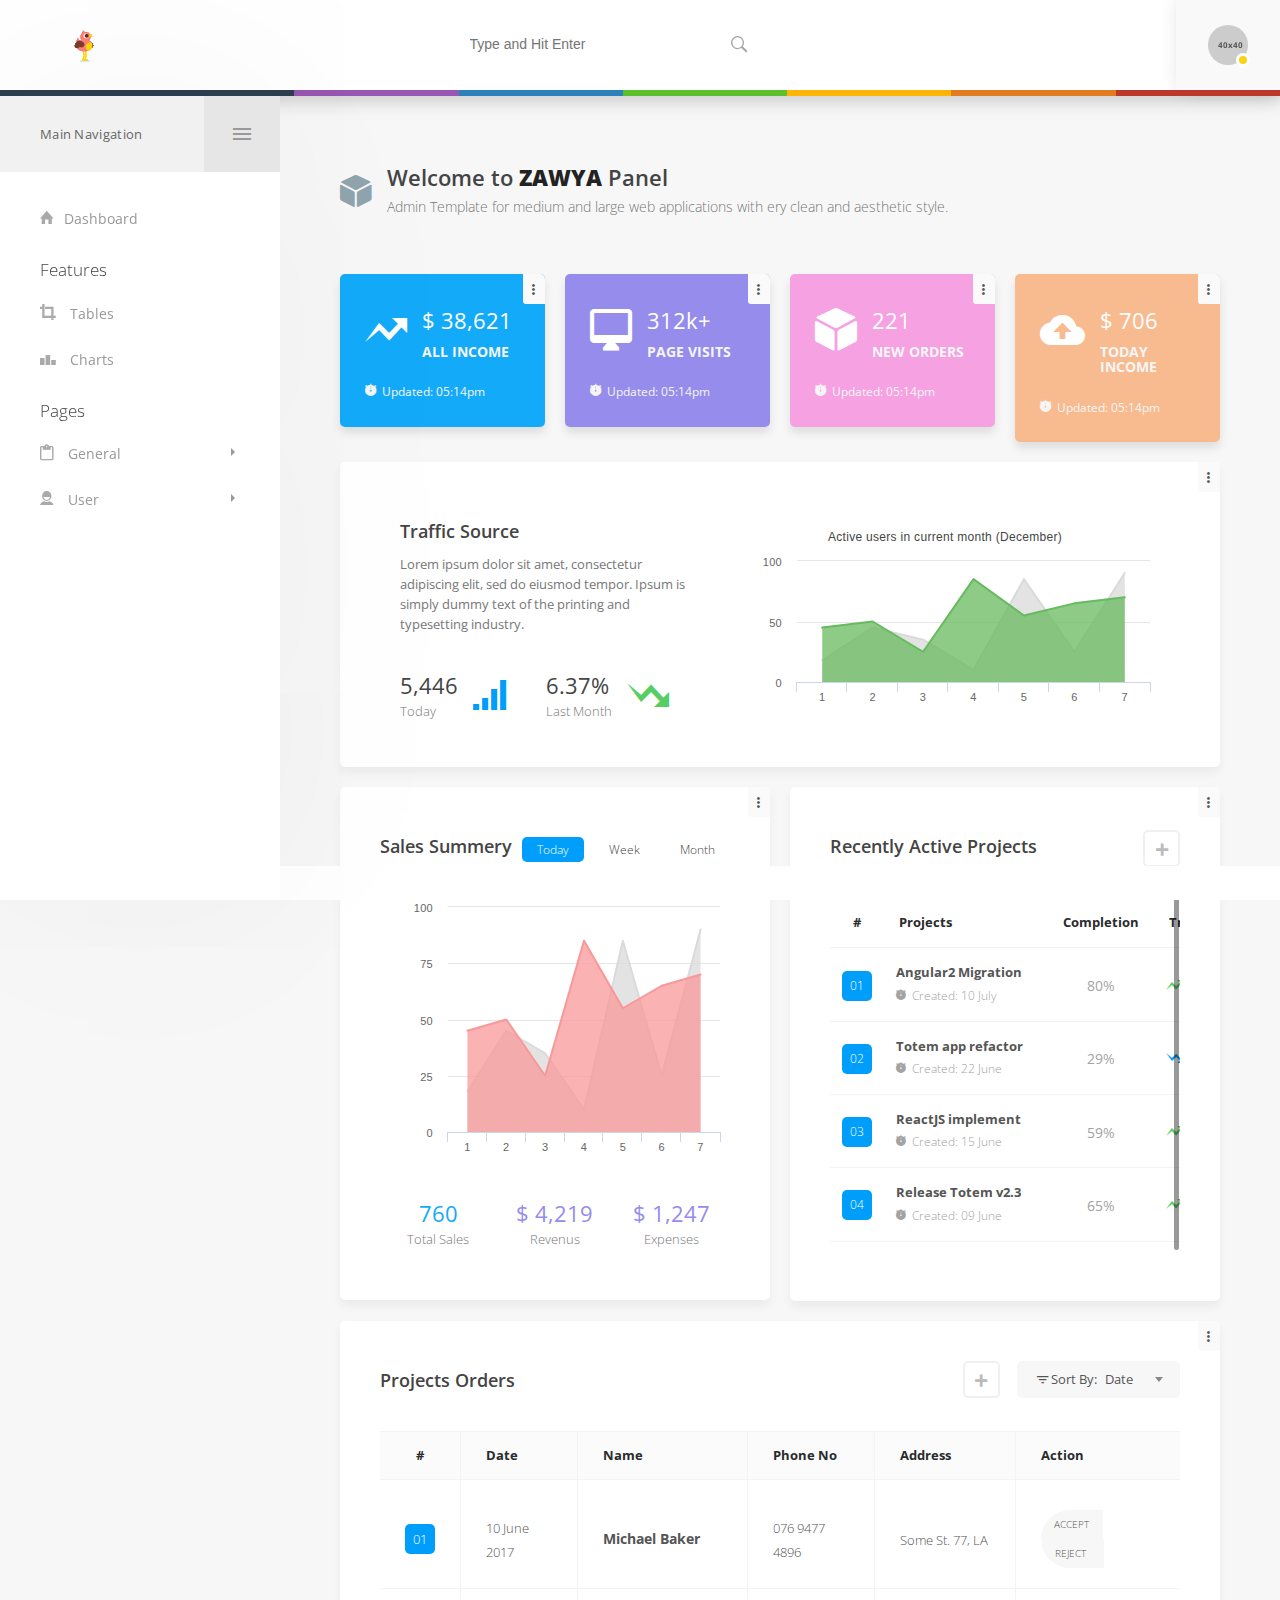
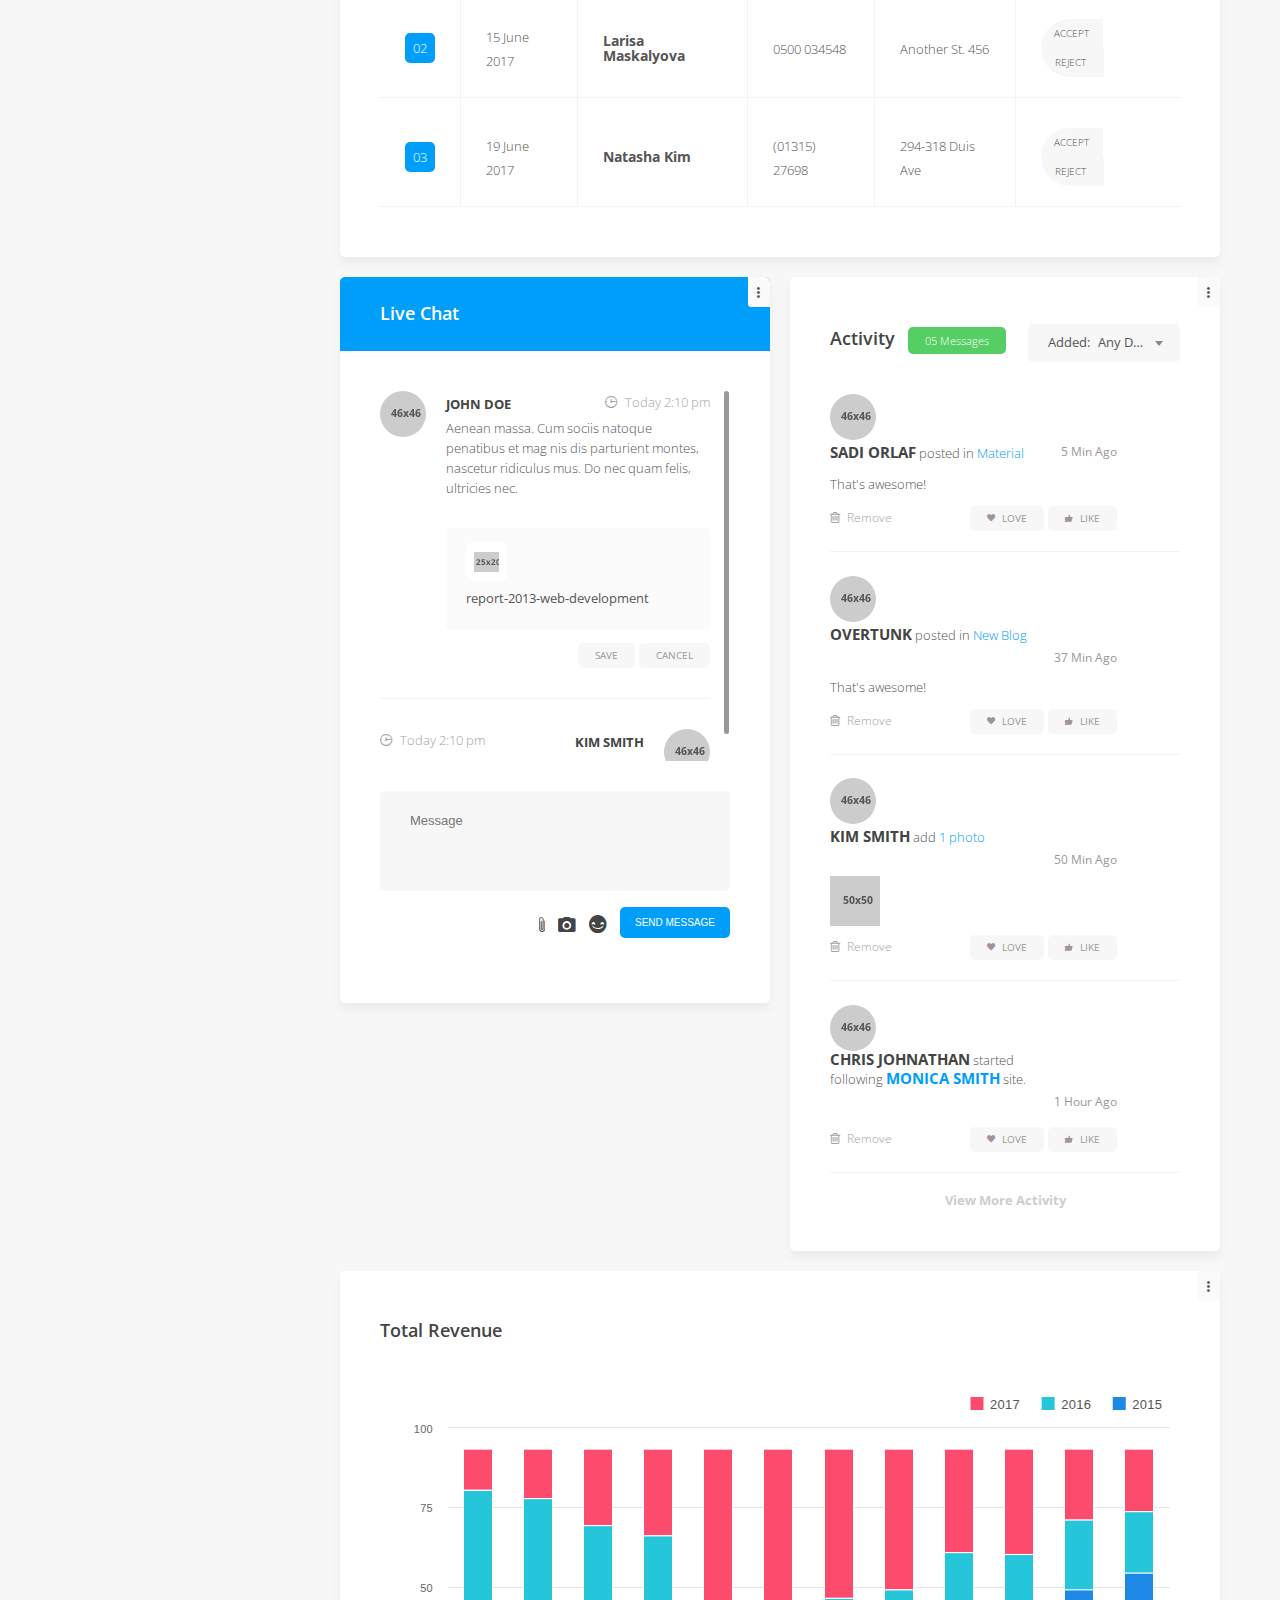
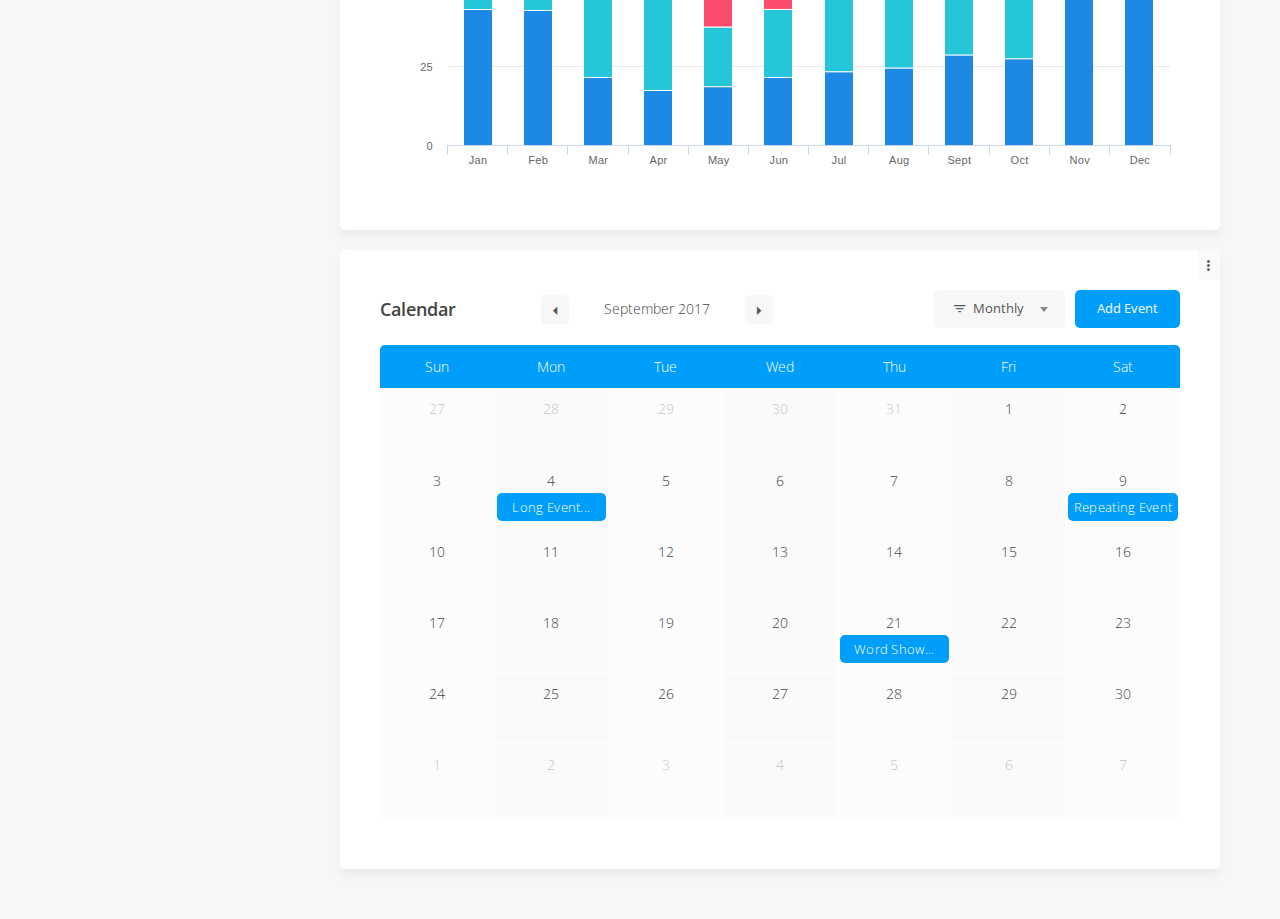
==== index.html @ 5c47d780 "1" ====
﻿<!DOCTYPE html>
<html>
<head>
    <!-- Meta-Information -->
    <title>Zawya Admin Panel</title>
    <meta charset="utf-8">
    <meta name="description" content="">
    <meta name="viewport" content="width=device-width, initial-scale=1">

    <!-- Vendor: Bootstrap 4 Stylesheets  -->
    <link rel="stylesheet" href="css/jquery-ui.min.css">
    <link rel="stylesheet" href="css/bootstrap.min.css" type="text/css">

    <!-- Our Website CSS Styles -->
    <link rel="stylesheet" href="css/icons.min.css" type="text/css">
    <link rel="stylesheet" href="css/main.css" type="text/css">
    <link rel="stylesheet" href="css/responsive.css" type="text/css">

    <!-- Color Scheme -->
    <link rel="stylesheet" href="css/color-schemes/color.css" type="text/css" title="color3">
    <link rel="alternate stylesheet" href="css/color-schemes/color1.css" title="color1">
    <link rel="alternate stylesheet" href="css/color-schemes/color2.css" title="color2">
    <link rel="alternate stylesheet" href="css/color-schemes/color4.css" title="color4">
    <link rel="alternate stylesheet" href="css/color-schemes/color5.css" title="color5">
</head>
<body class="expand-data panel-data">
<div class="topbar">
  <div class="logo">
    <h1><a href="#" title=""><img src="images/logo1.gif" alt="" /></a></h1>
  </div>
  <div class="topbar-data">
    <form class="topbar-search">
        <input type="text" placeholder="Type and Hit Enter" />
        <button type="submit"><i class="ion-ios-search-strong"></i></button>
    </form>
    <div class="usr-act">
      <span><img src="images/resource/topbar-usr1.jpg" alt="" /><i class="sts away"></i></span>
      <div class="usr-inf">
        <div class="usr-thmb brd-rd50">
          <img class="brd-rd50" src="images/resource/usr.jpg" alt="" />
          <i class="sts away"></i>
          <a class="green-bg brd-rd5" href="#" title=""><i class="fa fa-envelope"></i></a>
        </div>
        <h5><a href="#" title="">John Smith</a></h5>
        <span>Co Worker</span>
        <i>076 9477 4896</i>
        <div class="act-pst-lk-stm">
          <a class="brd-rd5 green-bg-hover" href="#" title=""><i class="ion-heart"></i> Love</a>
          <a class="brd-rd5 blue-bg-hover" href="#" title=""><i class="ion-forward"></i> Reply</a>
        </div>
        <div class="usr-ft">
          <a class="btn-danger" href="#" title=""><i class="fa fa-sign-out"></i> Logout</a>
        </div>
      </div>
    </div>
  </div>
  <div class="topbar-bottom-colors">
    <i style="background-color: #2c3e50;"></i>
    <i style="background-color: #9857b2;"></i>
    <i style="background-color: #2c81ba;"></i>
    <i style="background-color: #5dc12e;"></i>
    <i style="background-color: #feb506;"></i>
    <i style="background-color: #e17c21;"></i>
    <i style="background-color: #bc382a;"></i>
  </div>
</div><!-- Topbar -->

<header class="side-header light-skin expand-header">
  <div class="nav-head">Main Navigation <span class="menu-trigger"><i class="ion-android-menu"></i></span></div>
  <nav class="custom-scrollbar">
    <ul class="drp-sec">
      <li><a href="index.html" title=""><i class="ion-home"></i>Dashboard</a></li>
    </ul>
    <h4>Features</h4>
    <ul class="drp-sec">

      <li><a href="tables.html" title=""><i class="ion-crop"></i> Tables</a></li>
      <li><a href="charts.html" title=""><i class="ion-podium"></i> Charts</a></li>
    </ul>
    <h4>Pages</h4>
    <ul class="drp-sec">
      <li class="has-drp"><a href="#" title=""><i class="ion-android-clipboard"></i> <span>General</span></a>
        <ul class="sb-drp">
          <li><a href="login.html" title="">Login</a></li>
          <li><a href="register.html" title="">Register</a></li>
        </ul>
      </li>
      <li class="has-drp"><a href="#" title=""><i class="ion-android-contact"></i> <span>User</span></a>
        <ul class="sb-drp">
          <li><a href="profile.html" title="">Profile Page</a></li>
          <li><a href="profile-edit.html" title="">Profile Edit</a></li>
        </ul>
      </li>

    </ul>
  </nav>
</header><!-- Side Header -->


<div class="pg-tp">
    <i class="ion-cube"></i>
    <div class="pr-tp-inr">
        <h4>Welcome to <strong>ZAWYA</strong><span></span> Panel</h4>
        <span>Admin Template for medium and large web applications with ery clean and aesthetic style.</span>
    </div>
</div><!-- Page Top -->

<div class="panel-content">
    <div class="filter-items">
        <div class="row grid-wrap mrg20">
            <div class="col-md-4 grid-item col-sm-6 col-lg-3">
                <div class="stat-box widget bg-clr1">
                    <div class="wdgt-opt">
                        <span class="wdgt-opt-btn"><i class="ion-android-more-vertical"></i></span>
                        <div class="wdgt-opt-lst brd-rd5">
                            <a class="delt-wdgt" href="#" title="">Delete</a>
                            <a class="expnd-wdgt" href="#" title="">Expand</a>
                            <a class="refrsh-wdgt" href="#" title="">Refresh</a>
                        </div>
                    </div>
                    <div class="wdgt-ldr">
                        <div class="ball-scale-multiple">
                            <div></div>
                            <div></div>
                            <div></div>
                        </div>
                    </div>
                    <i class="ion-arrow-graph-up-right"></i>
                    <div class="stat-box-innr">
                        <span>$ <i class="counter">1,206,90</i></span>
                        <h5>All Income</h5>
                    </div>
                    <span><i class="ion-ios-stopwatch"></i> Updated: 05:14pm</span>
                </div>
            </div>
            <div class="col-md-4 grid-item col-sm-6 col-lg-3">
                <div class="stat-box widget bg-clr2">
                    <div class="wdgt-opt">
                        <span class="wdgt-opt-btn"><i class="ion-android-more-vertical"></i></span>
                        <div class="wdgt-opt-lst brd-rd5">
                            <a class="delt-wdgt" href="#" title="">Delete</a>
                            <a class="expnd-wdgt" href="#" title="">Expand</a>
                            <a class="refrsh-wdgt" href="#" title="">Refresh</a>
                        </div>
                    </div>
                    <div class="wdgt-ldr">
                        <div class="ball-scale-multiple">
                            <div></div>
                            <div></div>
                            <div></div>
                        </div>
                    </div>
                    <i class="ion-android-desktop"></i>
                    <div class="stat-box-innr">
                        <span><i class="counter">975</i>k+</span>
                        <h5>Page Visits</h5>
                    </div>
                    <span><i class="ion-ios-stopwatch"></i> Updated: 05:14pm</span>
                </div>
            </div>
            <div class="col-md-4 grid-item col-sm-6 col-lg-3">
                <div class="stat-box widget bg-clr3">
                    <div class="wdgt-opt">
                        <span class="wdgt-opt-btn"><i class="ion-android-more-vertical"></i></span>
                        <div class="wdgt-opt-lst brd-rd5">
                            <a class="delt-wdgt" href="#" title="">Delete</a>
                            <a class="expnd-wdgt" href="#" title="">Expand</a>
                            <a class="refrsh-wdgt" href="#" title="">Refresh</a>
                        </div>
                    </div>
                    <div class="wdgt-ldr">
                        <div class="ball-scale-multiple">
                            <div></div>
                            <div></div>
                            <div></div>
                        </div>
                    </div>
                    <i class="ion-cube"></i>
                    <div class="stat-box-innr">
                        <span><i class="counter">690</i></span>
                        <h5>New Orders</h5>
                    </div>
                    <span><i class="ion-ios-stopwatch"></i> Updated: 05:14pm</span>
                </div>
            </div>
            <div class="col-md-4 grid-item col-sm-6 col-lg-3">
                <div class="stat-box widget bg-clr4">
                    <div class="wdgt-opt">
                        <span class="wdgt-opt-btn"><i class="ion-android-more-vertical"></i></span>
                        <div class="wdgt-opt-lst brd-rd5">
                            <a class="delt-wdgt" href="#" title="">Delete</a>
                            <a class="expnd-wdgt" href="#" title="">Expand</a>
                            <a class="refrsh-wdgt" href="#" title="">Refresh</a>
                        </div>
                    </div>
                    <div class="wdgt-ldr">
                        <div class="ball-scale-multiple">
                            <div></div>
                            <div></div>
                            <div></div>
                        </div>
                    </div>
                    <i class="ion-android-upload"></i>
                    <div class="stat-box-innr">
                        <span>$ <i class="counter">2,206</i></span>
                        <h5>Today Income</h5>
                    </div>
                    <span><i class="ion-ios-stopwatch"></i> Updated: 05:14pm</span>
                </div>
            </div>
            <div class="col-md-12 grid-item col-sm-12 col-lg-12">
                <div class="traffic-src widget">
                    <div class="wdgt-opt">
                        <span class="wdgt-opt-btn"><i class="ion-android-more-vertical"></i></span>
                        <div class="wdgt-opt-lst brd-rd5">
                            <a class="delt-wdgt" href="#" title="">Delete</a>
                            <a class="expnd-wdgt" href="#" title="">Expand</a>
                            <a class="refrsh-wdgt" href="#" title="">Refresh</a>
                        </div>
                    </div>
                    <div class="wdgt-ldr">
                        <div class="ball-scale-multiple">
                            <div></div>
                            <div></div>
                            <div></div>
                        </div>
                    </div>
                    <div class="row">
                        <div class="col-md-5 col-sm-12 col-lg-5">
                            <div class="trfc-cnt">
                                <h4 class="widget-title">Traffic Source</h4>
                                <p>Lorem ipsum dolor sit amet, consectetur adipiscing elit, sed do eiusmod tempor. Ipsum is simply dummy text of the printing and typesetting industry.</p>
                            </div>
                            <div class="rat-itms">
                                <div class="rat-itm">
                                    <div class="rat-itm-inf">
                                        <span><i class="counter">170,20</i></span>
                                        <i>Today</i>
                                    </div>
                                    <i class="ion-connection-bars blue-clr"></i>
                                </div>
                                <div class="rat-itm">
                                    <div class="rat-itm-inf">
                                        <span><i class="counter">19.91</i>%</span>
                                        <i>Last Month</i>
                                    </div>
                                    <i class="ion-arrow-graph-down-right green-clr"></i>
                                </div>
                            </div>
                        </div>
                        <div class="col-md-7 col-sm-12 col-lg-7">
                            <div class="traffic-chart-wrp">
                                <div id="chrt1" style="height: 195px;"></div>
                            </div>
                        </div>
                    </div>
                </div>
            </div>
            <div class="col-md-6 grid-item col-sm-12 col-lg-6">
                <div class="widget sales-summ pad50-40">
                    <div class="wdgt-opt">
                        <span class="wdgt-opt-btn"><i class="ion-android-more-vertical"></i></span>
                        <div class="wdgt-opt-lst brd-rd5">
                            <a class="delt-wdgt" href="#" title="">Delete</a>
                            <a class="expnd-wdgt" href="#" title="">Expand</a>
                            <a class="refrsh-wdgt" href="#" title="">Refresh</a>
                        </div>
                    </div>
                    <div class="wdgt-ldr">
                        <div class="ball-scale-multiple">
                            <div></div>
                            <div></div>
                            <div></div>
                        </div>
                    </div>
                    <h4 class="widget-title">Sales Summery</h4>
                    <div class="sales-charts">
                        <ul class="nav nav-tabs">
                            <li class="nav-item"><a class="nav-link active" data-toggle="tab" href="#today">Today</a></li>
                            <li class="nav-item"><a class="nav-link" data-toggle="tab" href="#week">Week</a></li>
                            <li class="nav-item"><a class="nav-link" data-toggle="tab" href="#month">Month</a></li>
                        </ul>
                        <div class="tab-content">
                            <div class="tab-pane fade show active" id="today">
                                <div id="chrt2" style="height: 270px;"></div>
                            </div>
                            <div class="tab-pane fade" id="week">
                                <div id="chrt3" style="height: 270px;"></div>
                            </div>
                            <div class="tab-pane fade" id="month">
                                <div id="chrt4" style="height: 270px;"></div>
                            </div>
                        </div>
                    </div>
                    <div class="sales-stat">
                        <div class="sales-stat-itm">
                            <span style="color: #13aaf9;"><i class="counter">760</i></span>
                            <i>Total Sales</i>
                        </div>
                        <div class="sales-stat-itm">
                            <span style="color: #968cec;">$ <i class="counter">4,219</i></span>
                            <i>Revenus</i>
                        </div>
                        <div class="sales-stat-itm">
                            <span style="color: #968cec;">$ <i class="counter">1,247</i></span>
                            <i>Expenses</i>
                        </div>
                    </div>
                </div>
            </div>
            <div class="col-md-6 grid-item col-sm-12 col-lg-6">
                <div class="widget recently-activ-proj pad50-40">
                    <div class="wdgt-opt">
                        <span class="wdgt-opt-btn"><i class="ion-android-more-vertical"></i></span>
                        <div class="wdgt-opt-lst brd-rd5">
                            <a class="delt-wdgt" href="#" title="">Delete</a>
                            <a class="expnd-wdgt" href="#" title="">Expand</a>
                            <a class="refrsh-wdgt" href="#" title="">Refresh</a>
                        </div>
                    </div>
                    <div class="wdgt-ldr">
                        <div class="ball-scale-multiple">
                            <div></div>
                            <div></div>
                            <div></div>
                        </div>
                    </div>
                    <h4 class="widget-title">Recently Active Projects <a class="add-proj brd-rd5" href="#" data-toggle="tooltip" title="Add Project">+</a></h4>
                    <div class="table-wrap">
                        <table class="table style1">
                            <thead><tr><th>#</th><th>Projects</th><th>Completion</th><th>Trend</th></tr></thead>
                            <tbody>
                                <tr>
                                    <td><span class="blue-bg indx">01</span></td>
                                    <td><div class="prj-tl"><h4>Angular2 Migration</h4><span><i class="ion-ios-stopwatch"></i> Created: 10 July</span></div></td>
                                    <td><span class="prcnt">80%</span></td>
                                    <td><i class="green-clr ion-arrow-graph-up-right"></i></td>
                                </tr>
                                <tr>
                                    <td><span class="blue-bg indx">02</span></td>
                                    <td><div class="prj-tl"><h4>Totem app refactor</h4><span><i class="ion-ios-stopwatch"></i> Created: 22 June</span></div></td>
                                    <td><span class="prcnt">29%</span></td>
                                    <td><i class="blue-clr ion-arrow-graph-down-right"></i></td>
                                </tr>
                                <tr>
                                    <td><span class="blue-bg indx">03</span></td>
                                    <td><div class="prj-tl"><h4>ReactJS implement</h4><span><i class="ion-ios-stopwatch"></i> Created: 15 June</span></div></td>
                                    <td><span class="prcnt">59%</span></td>
                                    <td><i class="green-clr ion-arrow-graph-up-right"></i></td>
                                </tr>
                                <tr>
                                    <td><span class="blue-bg indx">04</span></td>
                                    <td><div class="prj-tl"><h4>Release Totem v2.3</h4><span><i class="ion-ios-stopwatch"></i> Created: 09 June</span></div></td>
                                    <td><span class="prcnt">65%</span></td>
                                    <td><i class="green-clr ion-arrow-graph-up-right"></i></td>
                                </tr>
                            </tbody>
                        </table>
                    </div>
                </div>
            </div>
            <div class="col-md-12 grid-item col-sm-12 col-lg-12">
                <div class="widget proj-order pad50-40">
                    <div class="wdgt-opt">
                        <span class="wdgt-opt-btn"><i class="ion-android-more-vertical"></i></span>
                        <div class="wdgt-opt-lst brd-rd5">
                            <a class="delt-wdgt" href="#" title="">Delete</a>
                            <a class="expnd-wdgt" href="#" title="">Expand</a>
                            <a class="refrsh-wdgt" href="#" title="">Refresh</a>
                        </div>
                    </div>
                    <div class="wdgt-ldr">
                        <div class="ball-scale-multiple">
                            <div></div>
                            <div></div>
                            <div></div>
                        </div>
                    </div>
                    <h4 class="widget-title">Projects Orders</h4>
                    <a class="add-proj brd-rd5" href="#" data-toggle="tooltip" title="Add Project">+</a>
                    <div class="slct-bx">
                        <i class="ion-android-funnel"> Sort By:</i>
                        <span>
                            <select>
                                <option>Date</option>
                                <option>Name</option>
                                <option>Category</option>
                                <option>Duration</option>
                            </select>
                        </span>
                    </div>
                    <div class="table-wrap">
                        <table class="table table-bordered style2">
                            <thead><tr><th>#</th><th>Date</th><th>Name</th><th>Phone No</th><th>Address</th><th>Action</th></tr></thead>
                            <tbody>
                                <tr>
                                    <td><span class="blue-bg indx">01</span></td>
                                    <td><span class="date">10 June 2017</span></td>
                                    <td><h4 class="name">Michael Baker</h4></td>
                                    <td><span class="ph#">076 9477 4896</span></td>
                                    <td><span class="addr">Some St. 77, LA</span></td>
                                    <td><div class="table-btns"><a href="#" title="" class="green-bg-hover">Accept</a><a href="#" title="" class="blue-bg-hover">Reject</a></div></td>
                                </tr>
                                <tr>
                                    <td><span class="blue-bg indx">02</span></td>
                                    <td><span class="date">15 June 2017</span></td>
                                    <td><h4 class="name">Larisa Maskalyova</h4></td>
                                    <td><span class="ph#">0500 034548</span></td>
                                    <td><span class="addr">Another St. 456</span></td>
                                    <td><div class="table-btns"><a href="#" title="" class="green-bg-hover">Accept</a><a href="#" title="" class="blue-bg-hover">Reject</a></div></td>
                                </tr>
                                <tr>
                                    <td><span class="blue-bg indx">03</span></td>
                                    <td><span class="date">19 June 2017</span></td>
                                    <td><h4 class="name">Natasha Kim</h4></td>
                                    <td><span class="ph#">(01315) 27698</span></td>
                                    <td><span class="addr">294-318 Duis Ave</span></td>
                                    <td><div class="table-btns"><a href="#" title="" class="green-bg-hover">Accept</a><a href="#" title="" class="blue-bg-hover">Reject</a></div></td>
                                </tr>
                            </tbody>
                        </table>
                    </div>
                </div>
            </div>
            <div class="col-md-6 grid-item col-sm-12 col-lg-6">
                <div class="widget chat-wdgt pad50-40">
                    <div class="wdgt-opt">
                        <span class="wdgt-opt-btn"><i class="ion-android-more-vertical"></i></span>
                        <div class="wdgt-opt-lst brd-rd5">
                            <a class="delt-wdgt" href="#" title="">Delete</a>
                            <a class="expnd-wdgt" href="#" title="">Expand</a>
                            <a class="refrsh-wdgt" href="#" title="">Refresh</a>
                        </div>
                    </div>
                    <div class="wdgt-ldr">
                        <div class="ball-scale-multiple">
                            <div></div>
                            <div></div>
                            <div></div>
                        </div>
                    </div>
                    <h4 class="widget-title blue-bg">Live Chat</h4>
                    <div class="caht-wrp">
                        <div class="chat-lst">
                            <div class="chat-msg yur-msg">
                                <img class="brd-rd50" src="images/resource/acti-thmb1.jpg" alt="" />
                                <div class="msg-inf2">
                                    <h5>John Doe</h5> <span class="msg-tm"><i class="ion-clock"></i> Today 2:10 pm</span>
                                    <p>Aenean massa. Cum sociis natoque penatibus et mag nis dis parturient montes, nascetur ridiculus mus. Do nec quam felis, ultricies nec.</p>
                                    <div class="snd-fl">
                                        <div class="fl-itm brd-rd5">
                                            <img class="brd-rd5" src="images/resource/fl-img1.png" alt="" />
                                            <span>report-2013-web-development</span>
                                        </div>
                                    </div>
                                    <div class="act-pst-lk-stm">
                                        <a href="#" title="" class="brd-rd5 green-bg-hover">Save</a>
                                        <a href="#" title="" class="brd-rd5 blue-bg-hover">Cancel</a>
                                    </div>
                                </div>
                            </div>
                            <div class="chat-msg frnd-msg">
                                <img class="brd-rd50" src="images/resource/acti-thmb2.jpg" alt="" />
                                <div class="msg-inf2">
                                    <h5>Kim Smith</h5> <span class="msg-tm"><i class="ion-clock"></i> Today 2:10 pm</span>
                                    <p>Aenean massa. Cum sociis natoque penatibus et mag nis dis parturient montes, nascetur ridiculus mus. Do nec quam felis, ultricies nec.</p>
                                </div>
                            </div>
                        </div>
                        <form class="chat-frm">
                            <textarea class="brd-rd5" placeholder="Message"></textarea>
                            <button class="brd-rd5 blue-bg">Send Message</button>
                            <ul class="snd-opts">
                                <li>
                                    <label class="fileContainer">
                                        <i class="ion-paperclip"></i>
                                        <input type="file" />
                                    </label>
                                </li>
                                <li>
                                    <label class="fileContainer">
                                        <i class="ion-android-camera"></i>
                                        <input type="file" />
                                    </label>
                                </li>
                                <li>
                                    <div class="snd-emjs brd-rd5">
                                        <a href="#" title=""><i class="ion-happy"></i></a>
                                        <div class="emj-lst brd-rd5">
                                            <a href="#" title=""><i class="ion-happy"></i></a>
                                            <a href="#" title=""><i class="ion-android-sad"></i></a>
                                            <a href="#" title=""><i class="ion-heart-broken"></i></a>
                                            <a href="#" title=""><i class="ion-icecream"></i></a>
                                            <a href="#" title=""><i class="ion-ios-americanfootball"></i></a>
                                            <a href="#" title=""><i class="ion-ios-baseball"></i></a>
                                            <a href="#" title=""><i class="ion-ios-bell"></i></a>
                                            <a href="#" title=""><i class="ion-ios-body"></i></a>
                                            <a href="#" title=""><i class="ion-ios-flame"></i></a>
                                            <a href="#" title=""><i class="ion-ios-flower"></i></a>
                                            <a href="#" title=""><i class="ion-ios-football"></i></a>
                                            <a href="#" title=""><i class="ion-ios-glasses"></i></a>
                                            <a href="#" title=""><i class="ion-ios-heart"></i></a>
                                            <a href="#" title=""><i class="ion-ios-lightbulb"></i></a>
                                            <a href="#" title=""><i class="ion-ios-location"></i></a>
                                        </div>
                                    </div>
                                </li>
                            </ul>
                        </form>
                    </div>
                </div>
            </div>
            <div class="col-md-6 grid-item col-sm-12 col-lg-6">
                <div class="widget pad50-40">
                    <div class="wdgt-opt">
                        <span class="wdgt-opt-btn"><i class="ion-android-more-vertical"></i></span>
                        <div class="wdgt-opt-lst brd-rd5">
                            <a class="delt-wdgt" href="#" title="">Delete</a>
                            <a class="expnd-wdgt" href="#" title="">Expand</a>
                            <a class="refrsh-wdgt" href="#" title="">Refresh</a>
                        </div>
                    </div>
                    <div class="wdgt-ldr">
                        <div class="ball-scale-multiple">
                            <div></div>
                            <div></div>
                            <div></div>
                        </div>
                    </div>
                    <h4 class="widget-title">Activity <span class="green-bg badge">05 Messages</span></h4>
                    <div class="slct-bx">
                        <i>Added:</i>
                        <span>
                            <select>
                                <option>Any Date</option>
                                <option>15-9-2017</option>
                                <option>12-8-2017</option>
                                <option>08-7-2017</option>
                                <option>10-6-2017</option>
                            </select>
                        </span>
                    </div>
                    <div class="act-pst-lst">
                        <div class="act-pst">
                            <img class="brd-rd50" src="images/resource/acti-thmb1.jpg" alt="" />
                            <div class="act-pst-inf">
                                <div class="act-pst-inr"><h5><a href="#" title="">Sadi Orlaf</a></h5> posted in <a href="#" title="">Material</a></div>
                                <span class="spnd-tm">5 Min Ago</span>
                                <div class="act-pst-dta">
                                    <p>That's awesome!</p>
                                </div>
                                <span class="pst-tm"><a href="#" title=""><i class="fa fa-trash-o"></i> Remove</a></span>
                                <div class="act-pst-lk-stm">
                                    <a class="brd-rd5 green-bg-hover" href="#" title=""><i class="ion-heart"></i> Love</a>
                                    <a class="brd-rd5 blue-bg-hover" href="#" title=""><i class="ion-thumbsup"></i> Like</a>
                                </div>
                            </div>
                        </div>
                        <div class="act-pst">
                            <img class="brd-rd50" src="images/resource/acti-thmb2.jpg" alt="" />
                            <div class="act-pst-inf">
                                <div class="act-pst-inr"><h5><a href="#" title="">Overtunk</a></h5> posted in <a href="#" title="">New Blog</a></div>
                                <span class="spnd-tm">37 Min Ago</span>
                                <div class="act-pst-dta">
                                    <p>That's awesome!</p>
                                </div>
                                <span class="pst-tm"><a href="#" title=""><i class="fa fa-trash-o"></i> Remove</a></span>
                                <div class="act-pst-lk-stm">
                                    <a class="brd-rd5 green-bg-hover" href="#" title=""><i class="ion-heart"></i> Love</a>
                                    <a class="brd-rd5 blue-bg-hover" href="#" title=""><i class="ion-thumbsup"></i> Like</a>
                                </div>
                            </div>
                        </div>
                        <div class="act-pst">
                            <img class="brd-rd50" src="images/resource/acti-thmb3.jpg" alt="" />
                            <div class="act-pst-inf">
                                <div class="act-pst-inr"><h5><a href="#" title="">Kim Smith</a></h5> add <a href="#" title="">1 photo</a></div>
                                <span class="spnd-tm">50 Min Ago</span>
                                <div class="act-pst-dta">
                                    <img src="images/resource/act-pst-img1.jpg" alt="" />
                                </div>
                                <span class="pst-tm"><a href="#" title=""><i class="fa fa-trash-o"></i> Remove</a></span>
                                <div class="act-pst-lk-stm">
                                    <a class="brd-rd5 green-bg-hover" href="#" title=""><i class="ion-heart"></i> Love</a>
                                    <a class="brd-rd5 blue-bg-hover" href="#" title=""><i class="ion-thumbsup"></i> Like</a>
                                </div>
                            </div>
                        </div>
                        <div class="act-pst">
                            <img class="brd-rd50" src="images/resource/acti-thmb4.jpg" alt="" />
                            <div class="act-pst-inf">
                                <div class="act-pst-inr"><h5><a href="#" title="">Chris Johnathan</a></h5> started following <h6><a href="#" title="">Monica Smith</a></h6> site.</div>
                                <span class="spnd-tm">1 Hour Ago</span>
                                <div class="act-pst-dta">
                                </div>
                                <span class="pst-tm"><a href="#" title=""><i class="fa fa-trash-o"></i> Remove</a></span>
                                <div class="act-pst-lk-stm">
                                    <a class="brd-rd5 green-bg-hover" href="#" title=""><i class="ion-heart"></i> Love</a>
                                    <a class="brd-rd5 blue-bg-hover" href="#" title=""><i class="ion-thumbsup"></i> Like</a>
                                </div>
                            </div>
                        </div>
                    </div><!-- Activity Post List -->
                    <div class="vw-mr-act">
                        <a href="#" title="">View More Activity</a>
                    </div>
                </div>
            </div>
            <div class="col-md-12 grid-item col-sm-12 col-lg-12">
                <div class="totl-revnu widget pad50-40">
                    <div class="wdgt-opt">
                        <span class="wdgt-opt-btn"><i class="ion-android-more-vertical"></i></span>
                        <div class="wdgt-opt-lst brd-rd5">
                            <a class="delt-wdgt" href="#" title="">Delete</a>
                            <a class="expnd-wdgt" href="#" title="">Expand</a>
                            <a class="refrsh-wdgt" href="#" title="">Refresh</a>
                        </div>
                    </div>
                    <div class="wdgt-ldr">
                        <div class="ball-scale-multiple">
                            <div></div>
                            <div></div>
                            <div></div>
                        </div>
                    </div>
                    <h4 class="widget-title">Total Revenue</h4>
                    <div id="chart5"></div>
                </div>
            </div>

            <div class="col-md-12 grid-item col-sm-12 col-lg-12">
                <div class="widget calndr-wdgt pad50-40">
                    <div class="wdgt-opt">
                        <span class="wdgt-opt-btn"><i class="ion-android-more-vertical"></i></span>
                        <div class="wdgt-opt-lst brd-rd5">
                            <a class="delt-wdgt" href="#" title="">Delete</a>
                            <a class="expnd-wdgt" href="#" title="">Expand</a>
                            <a class="refrsh-wdgt" href="#" title="">Refresh</a>
                        </div>
                    </div>
                    <div class="wdgt-ldr">
                        <div class="ball-scale-multiple">
                            <div></div>
                            <div></div>
                            <div></div>
                        </div>
                    </div>
                    <h4 class="widget-title">Calendar</h4>
                    <div class="calndr-wrp">
                        <a class="blue-bg brd-rd5" href="#" title="">Add Event</a>
                        <span class="slct-bx">
                            <i class="ion-android-funnel"></i>
                            <span>
                                <select>
                                    <option>Monthly</option>
                                    <option>Yearly</option>
                                    <option>Weekly</option>
                                </select>
                            </span>
                        </span>
                        <div id="calendar"></div>
                    </div>
                </div>
            </div>

        </div><!-- Filter Items -->
    </div>
</div><!-- Panel Content -->
<footer>

</footer>

<!-- Vendor: Javascripts -->
<script src="js/jquery.min.js" type="text/javascript"></script>
<!-- Vendor: Followed by our custom Javascripts -->
<script src="js/bootstrap.min.js" type="text/javascript"></script>
<script src="js/jquery-ui.min.js" type="text/javascript"></script>
<script src="js/select2.min.js" type="text/javascript"></script>
<script src="js/slick.min.js" type="text/javascript"></script>

<!-- Our Website Javascripts -->
<script src="js/isotope.min.js" type="text/javascript"></script>
<script src="js/isotope-int.js" type="text/javascript"></script>
<script src="js/jquery.counterup.js" type="text/javascript"></script>
<script src="js/waypoints.min.js" type="text/javascript"></script>
<script src="js/highcharts.js" type="text/javascript"></script>
<script src="js/exporting.js" type="text/javascript"></script>
<script src="js/highcharts-more.js" type="text/javascript"></script>
<script src="js/moment.min.js" type="text/javascript"></script>
<script src="js/jquery.circliful.min.js" type="text/javascript"></script>
<script src="js/fullcalendar.min.js" type="text/javascript"></script>
<script src="js/jquery.downCount.js" type="text/javascript"></script>
<script src="js/jquery.bootstrap-touchspin.min.js" type="text/javascript"></script>
<script src="js/jquery.formtowizard.js" type="text/javascript"></script>
<script src="js/form-validator.min.js" type="text/javascript"></script>
<script src="js/form-validator-lang-en.min.js" type="text/javascript"></script>
<script src="js/cropbox-min.js" type="text/javascript"></script>
<script src="js/jquery.slimscroll.min.js" type="text/javascript"></script>
<script src="js/ion.rangeSlider.min.js" type="text/javascript"></script>
<script src="js/jquery.poptrox.min.js" type="text/javascript"></script>
<script src="js/styleswitcher.js" type="text/javascript"></script>
<script src="js/main.js" type="text/javascript"></script>
<script type="text/javascript">
    $(document).ready(function () {
        'use strict';

        Highcharts.chart('chrt1', {
            colors: ['#dadada','#67ba5f'],
            chart: {
                type: 'area',
                backgroundColor: "#FFFFFF",
                borderColor: "#335cad"
            },
            legend: {
                enabled: false
            },
            title: {
                text: 'Active users in current month (December)',
                style: { "color": "#444444", "fontSize": "12px" }
            },
            xAxis: {
                categories: ['1', '2', '3', '4', '5', '6', '7']
            },
            credits: {
                enabled: false
            },
            tooltip: {
                pointFormat: '{series.name} produced <b>{point.y:,.0f}</b><br/>warheads in {point.x}'
            },      
            plotOptions: {
                area: {
                    categories: ['1', '2', '3', '4', '5', '6', '7'],
                    marker: {
                        enabled: false,
                        symbol: 'circle',
                        radius: 2,
                        states: {
                            hover: {
                                enabled: true
                            }
                        }
                    }
                }
            },
            series: [{
                data: [18,45,35,10,85,25,90]
            }, {
                data: [45,50,25,85,55,65,70]
            }]
        });

        Highcharts.chart('chrt2', {
            colors: ['#dadada','#f89898'],
            chart: {
                type: 'area',
                backgroundColor: "#FFFFFF",
                borderColor: "#335cad"
            },
            legend: {
                enabled: false
            },
            title: {
                style: {
                    display: 'none'
                }
            },
            xAxis: {
                categories: ['1', '2', '3', '4', '5', '6', '7']
            },
            credits: {
                enabled: false
            },
            tooltip: {
                pointFormat: '{series.name} produced <b>{point.y:,.0f}</b><br/>warheads in {point.x}'
            },      
            plotOptions: {
                area: {
                    categories: ['1', '2', '3', '4', '5', '6', '7'],
                    marker: {
                        enabled: false,
                        symbol: 'circle',
                        radius: 2,
                        states: {
                            hover: {
                                enabled: true
                            }
                        }
                    }
                }
            },
            series: [{
                data: [18,45,35,10,85,25,90]
            }, {
                data: [45,50,25,85,55,65,70]
            }]
        });

        $('a[data-toggle="tab"]').on('shown.bs.tab', function (e) {
            $('#chrt3').highcharts({
                colors: ['#dadada','#f89898'],
                chart: {
                    type: 'area',
                    backgroundColor: "#FFFFFF",
                    borderColor: "#335cad"
                },
                legend: {
                    enabled: false
                },
                title: {
                    style: {
                        display: 'none'
                    }
                },
                xAxis: {
                    categories: ['1', '2', '3', '4', '5', '6', '7']
                },
                credits: {
                    enabled: false
                },
                tooltip: {
                    pointFormat: '{series.name} produced <b>{point.y:,.0f}</b><br/>warheads in {point.x}'
                },      
                plotOptions: {
                    area: {
                        categories: ['1', '2', '3', '4', '5', '6', '7'],
                        marker: {
                            enabled: false,
                            symbol: 'circle',
                            radius: 2,
                            states: {
                                hover: {
                                    enabled: true
                                }
                            }
                        }
                    }
                },
                series: [{
                    data: [18,45,35,10,85,25,90]
                }, {
                    data: [45,50,25,85,55,65,70]
                }]
            });
        });

        $('a[data-toggle="tab"]').on('shown.bs.tab', function (e) {
            $('#chrt4').highcharts({
                colors: ['#dadada','#f89898'],
                chart: {
                    type: 'area',
                    backgroundColor: "#FFFFFF",
                    borderColor: "#335cad"
                },
                legend: {
                    enabled: false
                },
                title: {
                    style: {
                        display: 'none'
                    }
                },
                xAxis: {
                    categories: ['1', '2', '3', '4', '5', '6', '7']
                },
                credits: {
                    enabled: false
                },
                tooltip: {
                    pointFormat: '{series.name} produced <b>{point.y:,.0f}</b><br/>warheads in {point.x}'
                },      
                plotOptions: {
                    area: {
                        categories: ['1', '2', '3', '4', '5', '6', '7'],
                        marker: {
                            enabled: false,
                            symbol: 'circle',
                            radius: 2,
                            states: {
                                hover: {
                                    enabled: true
                                }
                            }
                        }
                    }
                },
                series: [{
                    data: [18,45,35,10,85,25,90]
                }, {
                    data: [45,50,25,85,55,65,70]
                }]
            });
        });

        Highcharts.chart('chart5', {
            colors: ['#fc4b6c', '#26c6da', '#1e88e5'],
            chart: {type: 'column'},
            xAxis: {
                categories: ['Jan', 'Feb', 'Mar', 'Apr', 'May', 'Jun', 'Jul', 'Aug', 'Sept', 'Oct', 'Nov', 'Dec']
            },
            title: {text: null},
            yAxis: {min: 0},
            tooltip: {
                pointFormat: '<span style="color:{series.color}">{series.name}</span>: <b>{point.y}</b> ({point.percentage:.0f}%)<br/>',
                shared: true
            },
            plotOptions: {
                column: {stacking: 'percent'}

            },
            legend: {
              align: 'right',
              verticalAlign: 'top',
              symbolRadius: 0,
              itemStyle: {
                color: '#555555',
                fontSize: '13px',
                fontWeight: '300'
            },
        },
        series: [{
            name: '2017',
            data: [500, 750, 1000, 1250, 1500, 1750, 2000, 2250, 1700, 2100, 900, 800,]
        }, {
            name: '2016',
            data: [1500, 1750, 2000, 2250, 500, 750, 1000, 1250, 1700, 2100, 900, 800,]
        }, {
            name: '2015',
            data: [1700, 2100, 900, 800, 500, 750, 1000, 1250, 1500, 1750, 2000, 2250,]
        }]
    });

    //===== ToolTip =====//
    if ($.isFunction($.fn.tooltip)) {
        $('[data-toggle="tooltip"]').tooltip();
    }

    //===== Full Calendar =====//
    if ($.isFunction($.fn.fullCalendar)) {
        $('#calendar').fullCalendar({
            header: {
                left: 'prev',
                center: 'title',
                right: 'next'
            },
            height: 530,
            defaultDate: '2017-09-12',
            editable: true,
            eventLimit: true,
            events: [
                {
                    title: 'Long Event...',
                    start: '2017-09-04'
                },
                {
                    title: 'Repeating Event',
                    start: '2017-09-09',
                    end: '2017-09-10'
                },
                {
                    title: 'Word Show...',
                    start: '2017-09-21'
                }
            ]
        });
    }

    $('.grid-item').draggable();
});
</script>
</body>
</html>
---- css/icons.min.css ----
@charset "UTF-8";/*!
  Ionicons, v2.0.1
  Created by Ben Sperry for the Ionic Framework, http://ionicons.com/
  https://twitter.com/benjsperry  https://twitter.com/ionicframework
  MIT License: https://github.com/driftyco/ionicons

  Android-style icons originally built by Google’s
  Material Design Icons: https://github.com/google/material-design-icons
  used under CC BY http://creativecommons.org/licenses/by/4.0/
  Modified icons to fit ionicon’s grid from original.
*/@font-face{font-family:"Ionicons";src:url("../fonts/ionicons.eot?v=2.0.1");src:url("../fonts/ionicons.eot?v=2.0.1#iefix") format("embedded-opentype"),url("../fonts/ionicons.ttf?v=2.0.1") format("truetype"),url("../fonts/ionicons.woff?v=2.0.1") format("woff"),url("../fonts/ionicons.svg?v=2.0.1#Ionicons") format("svg");font-weight:normal;font-style:normal}.ion,.ionicons,.ion-alert:before,.ion-alert-circled:before,.ion-android-add:before,.ion-android-add-circle:before,.ion-android-alarm-clock:before,.ion-android-alert:before,.ion-android-apps:before,.ion-android-archive:before,.ion-android-arrow-back:before,.ion-android-arrow-down:before,.ion-android-arrow-dropdown:before,.ion-android-arrow-dropdown-circle:before,.ion-android-arrow-dropleft:before,.ion-android-arrow-dropleft-circle:before,.ion-android-arrow-dropright:before,.ion-android-arrow-dropright-circle:before,.ion-android-arrow-dropup:before,.ion-android-arrow-dropup-circle:before,.ion-android-arrow-forward:before,.ion-android-arrow-up:before,.ion-android-attach:before,.ion-android-bar:before,.ion-android-bicycle:before,.ion-android-boat:before,.ion-android-bookmark:before,.ion-android-bulb:before,.ion-android-bus:before,.ion-android-calendar:before,.ion-android-call:before,.ion-android-camera:before,.ion-android-cancel:before,.ion-android-car:before,.ion-android-cart:before,.ion-android-chat:before,.ion-android-checkbox:before,.ion-android-checkbox-blank:before,.ion-android-checkbox-outline:before,.ion-android-checkbox-outline-blank:before,.ion-android-checkmark-circle:before,.ion-android-clipboard:before,.ion-android-close:before,.ion-android-cloud:before,.ion-android-cloud-circle:before,.ion-android-cloud-done:before,.ion-android-cloud-outline:before,.ion-android-color-palette:before,.ion-android-compass:before,.ion-android-contact:before,.ion-android-contacts:before,.ion-android-contract:before,.ion-android-create:before,.ion-android-delete:before,.ion-android-desktop:before,.ion-android-document:before,.ion-android-done:before,.ion-android-done-all:before,.ion-android-download:before,.ion-android-drafts:before,.ion-android-exit:before,.ion-android-expand:before,.ion-android-favorite:before,.ion-android-favorite-outline:before,.ion-android-film:before,.ion-android-folder:before,.ion-android-folder-open:before,.ion-android-funnel:before,.ion-android-globe:before,.ion-android-hand:before,.ion-android-hangout:before,.ion-android-happy:before,.ion-android-home:before,.ion-android-image:before,.ion-android-laptop:before,.ion-android-list:before,.ion-android-locate:before,.ion-android-lock:before,.ion-android-mail:before,.ion-android-map:before,.ion-android-menu:before,.ion-android-microphone:before,.ion-android-microphone-off:before,.ion-android-more-horizontal:before,.ion-android-more-vertical:before,.ion-android-navigate:before,.ion-android-notifications:before,.ion-android-notifications-none:before,.ion-android-notifications-off:before,.ion-android-open:before,.ion-android-options:before,.ion-android-people:before,.ion-android-person:before,.ion-android-person-add:before,.ion-android-phone-landscape:before,.ion-android-phone-portrait:before,.ion-android-pin:before,.ion-android-plane:before,.ion-android-playstore:before,.ion-android-print:before,.ion-android-radio-button-off:before,.ion-android-radio-button-on:before,.ion-android-refresh:before,.ion-android-remove:before,.ion-android-remove-circle:before,.ion-android-restaurant:before,.ion-android-sad:before,.ion-android-search:before,.ion-android-send:before,.ion-android-settings:before,.ion-android-share:before,.ion-android-share-alt:before,.ion-android-star:before,.ion-android-star-half:before,.ion-android-star-outline:before,.ion-android-stopwatch:before,.ion-android-subway:before,.ion-android-sunny:before,.ion-android-sync:before,.ion-android-textsms:before,.ion-android-time:before,.ion-android-train:before,.ion-android-unlock:before,.ion-android-upload:before,.ion-android-volume-down:before,.ion-android-volume-mute:before,.ion-android-volume-off:before,.ion-android-volume-up:before,.ion-android-walk:before,.ion-android-warning:before,.ion-android-watch:before,.ion-android-wifi:before,.ion-aperture:before,.ion-archive:before,.ion-arrow-down-a:before,.ion-arrow-down-b:before,.ion-arrow-down-c:before,.ion-arrow-expand:before,.ion-arrow-graph-down-left:before,.ion-arrow-graph-down-right:before,.ion-arrow-graph-up-left:before,.ion-arrow-graph-up-right:before,.ion-arrow-left-a:before,.ion-arrow-left-b:before,.ion-arrow-left-c:before,.ion-arrow-move:before,.ion-arrow-resize:before,.ion-arrow-return-left:before,.ion-arrow-return-right:before,.ion-arrow-right-a:before,.ion-arrow-right-b:before,.ion-arrow-right-c:before,.ion-arrow-shrink:before,.ion-arrow-swap:before,.ion-arrow-up-a:before,.ion-arrow-up-b:before,.ion-arrow-up-c:before,.ion-asterisk:before,.ion-at:before,.ion-backspace:before,.ion-backspace-outline:before,.ion-bag:before,.ion-battery-charging:before,.ion-battery-empty:before,.ion-battery-full:before,.ion-battery-half:before,.ion-battery-low:before,.ion-beaker:before,.ion-beer:before,.ion-bluetooth:before,.ion-bonfire:before,.ion-bookmark:before,.ion-bowtie:before,.ion-briefcase:before,.ion-bug:before,.ion-calculator:before,.ion-calendar:before,.ion-camera:before,.ion-card:before,.ion-cash:before,.ion-chatbox:before,.ion-chatbox-working:before,.ion-chatboxes:before,.ion-chatbubble:before,.ion-chatbubble-working:before,.ion-chatbubbles:before,.ion-checkmark:before,.ion-checkmark-circled:before,.ion-checkmark-round:before,.ion-chevron-down:before,.ion-chevron-left:before,.ion-chevron-right:before,.ion-chevron-up:before,.ion-clipboard:before,.ion-clock:before,.ion-close:before,.ion-close-circled:before,.ion-close-round:before,.ion-closed-captioning:before,.ion-cloud:before,.ion-code:before,.ion-code-download:before,.ion-code-working:before,.ion-coffee:before,.ion-compass:before,.ion-compose:before,.ion-connection-bars:before,.ion-contrast:before,.ion-crop:before,.ion-cube:before,.ion-disc:before,.ion-document:before,.ion-document-text:before,.ion-drag:before,.ion-earth:before,.ion-easel:before,.ion-edit:before,.ion-egg:before,.ion-eject:before,.ion-email:before,.ion-email-unread:before,.ion-erlenmeyer-flask:before,.ion-erlenmeyer-flask-bubbles:before,.ion-eye:before,.ion-eye-disabled:before,.ion-female:before,.ion-filing:before,.ion-film-marker:before,.ion-fireball:before,.ion-flag:before,.ion-flame:before,.ion-flash:before,.ion-flash-off:before,.ion-folder:before,.ion-fork:before,.ion-fork-repo:before,.ion-forward:before,.ion-funnel:before,.ion-gear-a:before,.ion-gear-b:before,.ion-grid:before,.ion-hammer:before,.ion-happy:before,.ion-happy-outline:before,.ion-headphone:before,.ion-heart:before,.ion-heart-broken:before,.ion-help:before,.ion-help-buoy:before,.ion-help-circled:before,.ion-home:before,.ion-icecream:before,.ion-image:before,.ion-images:before,.ion-information:before,.ion-information-circled:before,.ion-ionic:before,.ion-ios-alarm:before,.ion-ios-alarm-outline:before,.ion-ios-albums:before,.ion-ios-albums-outline:before,.ion-ios-americanfootball:before,.ion-ios-americanfootball-outline:before,.ion-ios-analytics:before,.ion-ios-analytics-outline:before,.ion-ios-arrow-back:before,.ion-ios-arrow-down:before,.ion-ios-arrow-forward:before,.ion-ios-arrow-left:before,.ion-ios-arrow-right:before,.ion-ios-arrow-thin-down:before,.ion-ios-arrow-thin-left:before,.ion-ios-arrow-thin-right:before,.ion-ios-arrow-thin-up:before,.ion-ios-arrow-up:before,.ion-ios-at:before,.ion-ios-at-outline:before,.ion-ios-barcode:before,.ion-ios-barcode-outline:before,.ion-ios-baseball:before,.ion-ios-baseball-outline:before,.ion-ios-basketball:before,.ion-ios-basketball-outline:before,.ion-ios-bell:before,.ion-ios-bell-outline:before,.ion-ios-body:before,.ion-ios-body-outline:before,.ion-ios-bolt:before,.ion-ios-bolt-outline:before,.ion-ios-book:before,.ion-ios-book-outline:before,.ion-ios-bookmarks:before,.ion-ios-bookmarks-outline:before,.ion-ios-box:before,.ion-ios-box-outline:before,.ion-ios-briefcase:before,.ion-ios-briefcase-outline:before,.ion-ios-browsers:before,.ion-ios-browsers-outline:before,.ion-ios-calculator:before,.ion-ios-calculator-outline:before,.ion-ios-calendar:before,.ion-ios-calendar-outline:before,.ion-ios-camera:before,.ion-ios-camera-outline:before,.ion-ios-cart:before,.ion-ios-cart-outline:before,.ion-ios-chatboxes:before,.ion-ios-chatboxes-outline:before,.ion-ios-chatbubble:before,.ion-ios-chatbubble-outline:before,.ion-ios-checkmark:before,.ion-ios-checkmark-empty:before,.ion-ios-checkmark-outline:before,.ion-ios-circle-filled:before,.ion-ios-circle-outline:before,.ion-ios-clock:before,.ion-ios-clock-outline:before,.ion-ios-close:before,.ion-ios-close-empty:before,.ion-ios-close-outline:before,.ion-ios-cloud:before,.ion-ios-cloud-download:before,.ion-ios-cloud-download-outline:before,.ion-ios-cloud-outline:before,.ion-ios-cloud-upload:before,.ion-ios-cloud-upload-outline:before,.ion-ios-cloudy:before,.ion-ios-cloudy-night:before,.ion-ios-cloudy-night-outline:before,.ion-ios-cloudy-outline:before,.ion-ios-cog:before,.ion-ios-cog-outline:before,.ion-ios-color-filter:before,.ion-ios-color-filter-outline:before,.ion-ios-color-wand:before,.ion-ios-color-wand-outline:before,.ion-ios-compose:before,.ion-ios-compose-outline:before,.ion-ios-contact:before,.ion-ios-contact-outline:before,.ion-ios-copy:before,.ion-ios-copy-outline:before,.ion-ios-crop:before,.ion-ios-crop-strong:before,.ion-ios-download:before,.ion-ios-download-outline:before,.ion-ios-drag:before,.ion-ios-email:before,.ion-ios-email-outline:before,.ion-ios-eye:before,.ion-ios-eye-outline:before,.ion-ios-fastforward:before,.ion-ios-fastforward-outline:before,.ion-ios-filing:before,.ion-ios-filing-outline:before,.ion-ios-film:before,.ion-ios-film-outline:before,.ion-ios-flag:before,.ion-ios-flag-outline:before,.ion-ios-flame:before,.ion-ios-flame-outline:before,.ion-ios-flask:before,.ion-ios-flask-outline:before,.ion-ios-flower:before,.ion-ios-flower-outline:before,.ion-ios-folder:before,.ion-ios-folder-outline:before,.ion-ios-football:before,.ion-ios-football-outline:before,.ion-ios-game-controller-a:before,.ion-ios-game-controller-a-outline:before,.ion-ios-game-controller-b:before,.ion-ios-game-controller-b-outline:before,.ion-ios-gear:before,.ion-ios-gear-outline:before,.ion-ios-glasses:before,.ion-ios-glasses-outline:before,.ion-ios-grid-view:before,.ion-ios-grid-view-outline:before,.ion-ios-heart:before,.ion-ios-heart-outline:before,.ion-ios-help:before,.ion-ios-help-empty:before,.ion-ios-help-outline:before,.ion-ios-home:before,.ion-ios-home-outline:before,.ion-ios-infinite:before,.ion-ios-infinite-outline:before,.ion-ios-information:before,.ion-ios-information-empty:before,.ion-ios-information-outline:before,.ion-ios-ionic-outline:before,.ion-ios-keypad:before,.ion-ios-keypad-outline:before,.ion-ios-lightbulb:before,.ion-ios-lightbulb-outline:before,.ion-ios-list:before,.ion-ios-list-outline:before,.ion-ios-location:before,.ion-ios-location-outline:before,.ion-ios-locked:before,.ion-ios-locked-outline:before,.ion-ios-loop:before,.ion-ios-loop-strong:before,.ion-ios-medical:before,.ion-ios-medical-outline:before,.ion-ios-medkit:before,.ion-ios-medkit-outline:before,.ion-ios-mic:before,.ion-ios-mic-off:before,.ion-ios-mic-outline:before,.ion-ios-minus:before,.ion-ios-minus-empty:before,.ion-ios-minus-outline:before,.ion-ios-monitor:before,.ion-ios-monitor-outline:before,.ion-ios-moon:before,.ion-ios-moon-outline:before,.ion-ios-more:before,.ion-ios-more-outline:before,.ion-ios-musical-note:before,.ion-ios-musical-notes:before,.ion-ios-navigate:before,.ion-ios-navigate-outline:before,.ion-ios-nutrition:before,.ion-ios-nutrition-outline:before,.ion-ios-paper:before,.ion-ios-paper-outline:before,.ion-ios-paperplane:before,.ion-ios-paperplane-outline:before,.ion-ios-partlysunny:before,.ion-ios-partlysunny-outline:before,.ion-ios-pause:before,.ion-ios-pause-outline:before,.ion-ios-paw:before,.ion-ios-paw-outline:before,.ion-ios-people:before,.ion-ios-people-outline:before,.ion-ios-person:before,.ion-ios-person-outline:before,.ion-ios-personadd:before,.ion-ios-personadd-outline:before,.ion-ios-photos:before,.ion-ios-photos-outline:before,.ion-ios-pie:before,.ion-ios-pie-outline:before,.ion-ios-pint:before,.ion-ios-pint-outline:before,.ion-ios-play:before,.ion-ios-play-outline:before,.ion-ios-plus:before,.ion-ios-plus-empty:before,.ion-ios-plus-outline:before,.ion-ios-pricetag:before,.ion-ios-pricetag-outline:before,.ion-ios-pricetags:before,.ion-ios-pricetags-outline:before,.ion-ios-printer:before,.ion-ios-printer-outline:before,.ion-ios-pulse:before,.ion-ios-pulse-strong:before,.ion-ios-rainy:before,.ion-ios-rainy-outline:before,.ion-ios-recording:before,.ion-ios-recording-outline:before,.ion-ios-redo:before,.ion-ios-redo-outline:before,.ion-ios-refresh:before,.ion-ios-refresh-empty:before,.ion-ios-refresh-outline:before,.ion-ios-reload:before,.ion-ios-reverse-camera:before,.ion-ios-reverse-camera-outline:before,.ion-ios-rewind:before,.ion-ios-rewind-outline:before,.ion-ios-rose:before,.ion-ios-rose-outline:before,.ion-ios-search:before,.ion-ios-search-strong:before,.ion-ios-settings:before,.ion-ios-settings-strong:before,.ion-ios-shuffle:before,.ion-ios-shuffle-strong:before,.ion-ios-skipbackward:before,.ion-ios-skipbackward-outline:before,.ion-ios-skipforward:before,.ion-ios-skipforward-outline:before,.ion-ios-snowy:before,.ion-ios-speedometer:before,.ion-ios-speedometer-outline:before,.ion-ios-star:before,.ion-ios-star-half:before,.ion-ios-star-outline:before,.ion-ios-stopwatch:before,.ion-ios-stopwatch-outline:before,.ion-ios-sunny:before,.ion-ios-sunny-outline:before,.ion-ios-telephone:before,.ion-ios-telephone-outline:before,.ion-ios-tennisball:before,.ion-ios-tennisball-outline:before,.ion-ios-thunderstorm:before,.ion-ios-thunderstorm-outline:before,.ion-ios-time:before,.ion-ios-time-outline:before,.ion-ios-timer:before,.ion-ios-timer-outline:before,.ion-ios-toggle:before,.ion-ios-toggle-outline:before,.ion-ios-trash:before,.ion-ios-trash-outline:before,.ion-ios-undo:before,.ion-ios-undo-outline:before,.ion-ios-unlocked:before,.ion-ios-unlocked-outline:before,.ion-ios-upload:before,.ion-ios-upload-outline:before,.ion-ios-videocam:before,.ion-ios-videocam-outline:before,.ion-ios-volume-high:before,.ion-ios-volume-low:before,.ion-ios-wineglass:before,.ion-ios-wineglass-outline:before,.ion-ios-world:before,.ion-ios-world-outline:before,.ion-ipad:before,.ion-iphone:before,.ion-ipod:before,.ion-jet:before,.ion-key:before,.ion-knife:before,.ion-laptop:before,.ion-leaf:before,.ion-levels:before,.ion-lightbulb:before,.ion-link:before,.ion-load-a:before,.ion-load-b:before,.ion-load-c:before,.ion-load-d:before,.ion-location:before,.ion-lock-combination:before,.ion-locked:before,.ion-log-in:before,.ion-log-out:before,.ion-loop:before,.ion-magnet:before,.ion-male:before,.ion-man:before,.ion-map:before,.ion-medkit:before,.ion-merge:before,.ion-mic-a:before,.ion-mic-b:before,.ion-mic-c:before,.ion-minus:before,.ion-minus-circled:before,.ion-minus-round:before,.ion-model-s:before,.ion-monitor:before,.ion-more:before,.ion-mouse:before,.ion-music-note:before,.ion-navicon:before,.ion-navicon-round:before,.ion-navigate:before,.ion-network:before,.ion-no-smoking:before,.ion-nuclear:before,.ion-outlet:before,.ion-paintbrush:before,.ion-paintbucket:before,.ion-paper-airplane:before,.ion-paperclip:before,.ion-pause:before,.ion-person:before,.ion-person-add:before,.ion-person-stalker:before,.ion-pie-graph:before,.ion-pin:before,.ion-pinpoint:before,.ion-pizza:before,.ion-plane:before,.ion-planet:before,.ion-play:before,.ion-playstation:before,.ion-plus:before,.ion-plus-circled:before,.ion-plus-round:before,.ion-podium:before,.ion-pound:before,.ion-power:before,.ion-pricetag:before,.ion-pricetags:before,.ion-printer:before,.ion-pull-request:before,.ion-qr-scanner:before,.ion-quote:before,.ion-radio-waves:before,.ion-record:before,.ion-refresh:before,.ion-reply:before,.ion-reply-all:before,.ion-ribbon-a:before,.ion-ribbon-b:before,.ion-sad:before,.ion-sad-outline:before,.ion-scissors:before,.ion-search:before,.ion-settings:before,.ion-share:before,.ion-shuffle:before,.ion-skip-backward:before,.ion-skip-forward:before,.ion-social-android:before,.ion-social-android-outline:before,.ion-social-angular:before,.ion-social-angular-outline:before,.ion-social-apple:before,.ion-social-apple-outline:before,.ion-social-bitcoin:before,.ion-social-bitcoin-outline:before,.ion-social-buffer:before,.ion-social-buffer-outline:before,.ion-social-chrome:before,.ion-social-chrome-outline:before,.ion-social-codepen:before,.ion-social-codepen-outline:before,.ion-social-css3:before,.ion-social-css3-outline:before,.ion-social-designernews:before,.ion-social-designernews-outline:before,.ion-social-dribbble:before,.ion-social-dribbble-outline:before,.ion-social-dropbox:before,.ion-social-dropbox-outline:before,.ion-social-euro:before,.ion-social-euro-outline:before,.ion-social-facebook:before,.ion-social-facebook-outline:before,.ion-social-foursquare:before,.ion-social-foursquare-outline:before,.ion-social-freebsd-devil:before,.ion-social-github:before,.ion-social-github-outline:before,.ion-social-google:before,.ion-social-google-outline:before,.ion-social-googleplus:before,.ion-social-googleplus-outline:before,.ion-social-hackernews:before,.ion-social-hackernews-outline:before,.ion-social-html5:before,.ion-social-html5-outline:before,.ion-social-instagram:before,.ion-social-instagram-outline:before,.ion-social-javascript:before,.ion-social-javascript-outline:before,.ion-social-linkedin:before,.ion-social-linkedin-outline:before,.ion-social-markdown:before,.ion-social-nodejs:before,.ion-social-octocat:before,.ion-social-pinterest:before,.ion-social-pinterest-outline:before,.ion-social-python:before,.ion-social-reddit:before,.ion-social-reddit-outline:before,.ion-social-rss:before,.ion-social-rss-outline:before,.ion-social-sass:before,.ion-social-skype:before,.ion-social-skype-outline:before,.ion-social-snapchat:before,.ion-social-snapchat-outline:before,.ion-social-tumblr:before,.ion-social-tumblr-outline:before,.ion-social-tux:before,.ion-social-twitch:before,.ion-social-twitch-outline:before,.ion-social-twitter:before,.ion-social-twitter-outline:before,.ion-social-usd:before,.ion-social-usd-outline:before,.ion-social-vimeo:before,.ion-social-vimeo-outline:before,.ion-social-whatsapp:before,.ion-social-whatsapp-outline:before,.ion-social-windows:before,.ion-social-windows-outline:before,.ion-social-wordpress:before,.ion-social-wordpress-outline:before,.ion-social-yahoo:before,.ion-social-yahoo-outline:before,.ion-social-yen:before,.ion-social-yen-outline:before,.ion-social-youtube:before,.ion-social-youtube-outline:before,.ion-soup-can:before,.ion-soup-can-outline:before,.ion-speakerphone:before,.ion-speedometer:before,.ion-spoon:before,.ion-star:before,.ion-stats-bars:before,.ion-steam:before,.ion-stop:before,.ion-thermometer:before,.ion-thumbsdown:before,.ion-thumbsup:before,.ion-toggle:before,.ion-toggle-filled:before,.ion-transgender:before,.ion-trash-a:before,.ion-trash-b:before,.ion-trophy:before,.ion-tshirt:before,.ion-tshirt-outline:before,.ion-umbrella:before,.ion-university:before,.ion-unlocked:before,.ion-upload:before,.ion-usb:before,.ion-videocamera:before,.ion-volume-high:before,.ion-volume-low:before,.ion-volume-medium:before,.ion-volume-mute:before,.ion-wand:before,.ion-waterdrop:before,.ion-wifi:before,.ion-wineglass:before,.ion-woman:before,.ion-wrench:before,.ion-xbox:before{display:inline-block;font-family:"Ionicons";speak:none;font-style:normal;font-weight:normal;font-variant:normal;text-transform:none;text-rendering:auto;line-height:1;-webkit-font-smoothing:antialiased;-moz-osx-font-smoothing:grayscale}.ion-alert:before{content:"\f101"}.ion-alert-circled:before{content:"\f100"}.ion-android-add:before{content:"\f2c7"}.ion-android-add-circle:before{content:"\f359"}.ion-android-alarm-clock:before{content:"\f35a"}.ion-android-alert:before{content:"\f35b"}.ion-android-apps:before{content:"\f35c"}.ion-android-archive:before{content:"\f2c9"}.ion-android-arrow-back:before{content:"\f2ca"}.ion-android-arrow-down:before{content:"\f35d"}.ion-android-arrow-dropdown:before{content:"\f35f"}.ion-android-arrow-dropdown-circle:before{content:"\f35e"}.ion-android-arrow-dropleft:before{content:"\f361"}.ion-android-arrow-dropleft-circle:before{content:"\f360"}.ion-android-arrow-dropright:before{content:"\f363"}.ion-android-arrow-dropright-circle:before{content:"\f362"}.ion-android-arrow-dropup:before{content:"\f365"}.ion-android-arrow-dropup-circle:before{content:"\f364"}.ion-android-arrow-forward:before{content:"\f30f"}.ion-android-arrow-up:before{content:"\f366"}.ion-android-attach:before{content:"\f367"}.ion-android-bar:before{content:"\f368"}.ion-android-bicycle:before{content:"\f369"}.ion-android-boat:before{content:"\f36a"}.ion-android-bookmark:before{content:"\f36b"}.ion-android-bulb:before{content:"\f36c"}.ion-android-bus:before{content:"\f36d"}.ion-android-calendar:before{content:"\f2d1"}.ion-android-call:before{content:"\f2d2"}.ion-android-camera:before{content:"\f2d3"}.ion-android-cancel:before{content:"\f36e"}.ion-android-car:before{content:"\f36f"}.ion-android-cart:before{content:"\f370"}.ion-android-chat:before{content:"\f2d4"}.ion-android-checkbox:before{content:"\f374"}.ion-android-checkbox-blank:before{content:"\f371"}.ion-android-checkbox-outline:before{content:"\f373"}.ion-android-checkbox-outline-blank:before{content:"\f372"}.ion-android-checkmark-circle:before{content:"\f375"}.ion-android-clipboard:before{content:"\f376"}.ion-android-close:before{content:"\f2d7"}.ion-android-cloud:before{content:"\f37a"}.ion-android-cloud-circle:before{content:"\f377"}.ion-android-cloud-done:before{content:"\f378"}.ion-android-cloud-outline:before{content:"\f379"}.ion-android-color-palette:before{content:"\f37b"}.ion-android-compass:before{content:"\f37c"}.ion-android-contact:before{content:"\f2d8"}.ion-android-contacts:before{content:"\f2d9"}.ion-android-contract:before{content:"\f37d"}.ion-android-create:before{content:"\f37e"}.ion-android-delete:before{content:"\f37f"}.ion-android-desktop:before{content:"\f380"}.ion-android-document:before{content:"\f381"}.ion-android-done:before{content:"\f383"}.ion-android-done-all:before{content:"\f382"}.ion-android-download:before{content:"\f2dd"}.ion-android-drafts:before{content:"\f384"}.ion-android-exit:before{content:"\f385"}.ion-android-expand:before{content:"\f386"}.ion-android-favorite:before{content:"\f388"}.ion-android-favorite-outline:before{content:"\f387"}.ion-android-film:before{content:"\f389"}.ion-android-folder:before{content:"\f2e0"}.ion-android-folder-open:before{content:"\f38a"}.ion-android-funnel:before{content:"\f38b"}.ion-android-globe:before{content:"\f38c"}.ion-android-hand:before{content:"\f2e3"}.ion-android-hangout:before{content:"\f38d"}.ion-android-happy:before{content:"\f38e"}.ion-android-home:before{content:"\f38f"}.ion-android-image:before{content:"\f2e4"}.ion-android-laptop:before{content:"\f390"}.ion-android-list:before{content:"\f391"}.ion-android-locate:before{content:"\f2e9"}.ion-android-lock:before{content:"\f392"}.ion-android-mail:before{content:"\f2eb"}.ion-android-map:before{content:"\f393"}.ion-android-menu:before{content:"\f394"}.ion-android-microphone:before{content:"\f2ec"}.ion-android-microphone-off:before{content:"\f395"}.ion-android-more-horizontal:before{content:"\f396"}.ion-android-more-vertical:before{content:"\f397"}.ion-android-navigate:before{content:"\f398"}.ion-android-notifications:before{content:"\f39b"}.ion-android-notifications-none:before{content:"\f399"}.ion-android-notifications-off:before{content:"\f39a"}.ion-android-open:before{content:"\f39c"}.ion-android-options:before{content:"\f39d"}.ion-android-people:before{content:"\f39e"}.ion-android-person:before{content:"\f3a0"}.ion-android-person-add:before{content:"\f39f"}.ion-android-phone-landscape:before{content:"\f3a1"}.ion-android-phone-portrait:before{content:"\f3a2"}.ion-android-pin:before{content:"\f3a3"}.ion-android-plane:before{content:"\f3a4"}.ion-android-playstore:before{content:"\f2f0"}.ion-android-print:before{content:"\f3a5"}.ion-android-radio-button-off:before{content:"\f3a6"}.ion-android-radio-button-on:before{content:"\f3a7"}.ion-android-refresh:before{content:"\f3a8"}.ion-android-remove:before{content:"\f2f4"}.ion-android-remove-circle:before{content:"\f3a9"}.ion-android-restaurant:before{content:"\f3aa"}.ion-android-sad:before{content:"\f3ab"}.ion-android-search:before{content:"\f2f5"}.ion-android-send:before{content:"\f2f6"}.ion-android-settings:before{content:"\f2f7"}.ion-android-share:before{content:"\f2f8"}.ion-android-share-alt:before{content:"\f3ac"}.ion-android-star:before{content:"\f2fc"}.ion-android-star-half:before{content:"\f3ad"}.ion-android-star-outline:before{content:"\f3ae"}.ion-android-stopwatch:before{content:"\f2fd"}.ion-android-subway:before{content:"\f3af"}.ion-android-sunny:before{content:"\f3b0"}.ion-android-sync:before{content:"\f3b1"}.ion-android-textsms:before{content:"\f3b2"}.ion-android-time:before{content:"\f3b3"}.ion-android-train:before{content:"\f3b4"}.ion-android-unlock:before{content:"\f3b5"}.ion-android-upload:before{content:"\f3b6"}.ion-android-volume-down:before{content:"\f3b7"}.ion-android-volume-mute:before{content:"\f3b8"}.ion-android-volume-off:before{content:"\f3b9"}.ion-android-volume-up:before{content:"\f3ba"}.ion-android-walk:before{content:"\f3bb"}.ion-android-warning:before{content:"\f3bc"}.ion-android-watch:before{content:"\f3bd"}.ion-android-wifi:before{content:"\f305"}.ion-aperture:before{content:"\f313"}.ion-archive:before{content:"\f102"}.ion-arrow-down-a:before{content:"\f103"}.ion-arrow-down-b:before{content:"\f104"}.ion-arrow-down-c:before{content:"\f105"}.ion-arrow-expand:before{content:"\f25e"}.ion-arrow-graph-down-left:before{content:"\f25f"}.ion-arrow-graph-down-right:before{content:"\f260"}.ion-arrow-graph-up-left:before{content:"\f261"}.ion-arrow-graph-up-right:before{content:"\f262"}.ion-arrow-left-a:before{content:"\f106"}.ion-arrow-left-b:before{content:"\f107"}.ion-arrow-left-c:before{content:"\f108"}.ion-arrow-move:before{content:"\f263"}.ion-arrow-resize:before{content:"\f264"}.ion-arrow-return-left:before{content:"\f265"}.ion-arrow-return-right:before{content:"\f266"}.ion-arrow-right-a:before{content:"\f109"}.ion-arrow-right-b:before{content:"\f10a"}.ion-arrow-right-c:before{content:"\f10b"}.ion-arrow-shrink:before{content:"\f267"}.ion-arrow-swap:before{content:"\f268"}.ion-arrow-up-a:before{content:"\f10c"}.ion-arrow-up-b:before{content:"\f10d"}.ion-arrow-up-c:before{content:"\f10e"}.ion-asterisk:before{content:"\f314"}.ion-at:before{content:"\f10f"}.ion-backspace:before{content:"\f3bf"}.ion-backspace-outline:before{content:"\f3be"}.ion-bag:before{content:"\f110"}.ion-battery-charging:before{content:"\f111"}.ion-battery-empty:before{content:"\f112"}.ion-battery-full:before{content:"\f113"}.ion-battery-half:before{content:"\f114"}.ion-battery-low:before{content:"\f115"}.ion-beaker:before{content:"\f269"}.ion-beer:before{content:"\f26a"}.ion-bluetooth:before{content:"\f116"}.ion-bonfire:before{content:"\f315"}.ion-bookmark:before{content:"\f26b"}.ion-bowtie:before{content:"\f3c0"}.ion-briefcase:before{content:"\f26c"}.ion-bug:before{content:"\f2be"}.ion-calculator:before{content:"\f26d"}.ion-calendar:before{content:"\f117"}.ion-camera:before{content:"\f118"}.ion-card:before{content:"\f119"}.ion-cash:before{content:"\f316"}.ion-chatbox:before{content:"\f11b"}.ion-chatbox-working:before{content:"\f11a"}.ion-chatboxes:before{content:"\f11c"}.ion-chatbubble:before{content:"\f11e"}.ion-chatbubble-working:before{content:"\f11d"}.ion-chatbubbles:before{content:"\f11f"}.ion-checkmark:before{content:"\f122"}.ion-checkmark-circled:before{content:"\f120"}.ion-checkmark-round:before{content:"\f121"}.ion-chevron-down:before{content:"\f123"}.ion-chevron-left:before{content:"\f124"}.ion-chevron-right:before{content:"\f125"}.ion-chevron-up:before{content:"\f126"}.ion-clipboard:before{content:"\f127"}.ion-clock:before{content:"\f26e"}.ion-close:before{content:"\f12a"}.ion-close-circled:before{content:"\f128"}.ion-close-round:before{content:"\f129"}.ion-closed-captioning:before{content:"\f317"}.ion-cloud:before{content:"\f12b"}.ion-code:before{content:"\f271"}.ion-code-download:before{content:"\f26f"}.ion-code-working:before{content:"\f270"}.ion-coffee:before{content:"\f272"}.ion-compass:before{content:"\f273"}.ion-compose:before{content:"\f12c"}.ion-connection-bars:before{content:"\f274"}.ion-contrast:before{content:"\f275"}.ion-crop:before{content:"\f3c1"}.ion-cube:before{content:"\f318"}.ion-disc:before{content:"\f12d"}.ion-document:before{content:"\f12f"}.ion-document-text:before{content:"\f12e"}.ion-drag:before{content:"\f130"}.ion-earth:before{content:"\f276"}.ion-easel:before{content:"\f3c2"}.ion-edit:before{content:"\f2bf"}.ion-egg:before{content:"\f277"}.ion-eject:before{content:"\f131"}.ion-email:before{content:"\f132"}.ion-email-unread:before{content:"\f3c3"}.ion-erlenmeyer-flask:before{content:"\f3c5"}.ion-erlenmeyer-flask-bubbles:before{content:"\f3c4"}.ion-eye:before{content:"\f133"}.ion-eye-disabled:before{content:"\f306"}.ion-female:before{content:"\f278"}.ion-filing:before{content:"\f134"}.ion-film-marker:before{content:"\f135"}.ion-fireball:before{content:"\f319"}.ion-flag:before{content:"\f279"}.ion-flame:before{content:"\f31a"}.ion-flash:before{content:"\f137"}.ion-flash-off:before{content:"\f136"}.ion-folder:before{content:"\f139"}.ion-fork:before{content:"\f27a"}.ion-fork-repo:before{content:"\f2c0"}.ion-forward:before{content:"\f13a"}.ion-funnel:before{content:"\f31b"}.ion-gear-a:before{content:"\f13d"}.ion-gear-b:before{content:"\f13e"}.ion-grid:before{content:"\f13f"}.ion-hammer:before{content:"\f27b"}.ion-happy:before{content:"\f31c"}.ion-happy-outline:before{content:"\f3c6"}.ion-headphone:before{content:"\f140"}.ion-heart:before{content:"\f141"}.ion-heart-broken:before{content:"\f31d"}.ion-help:before{content:"\f143"}.ion-help-buoy:before{content:"\f27c"}.ion-help-circled:before{content:"\f142"}.ion-home:before{content:"\f144"}.ion-icecream:before{content:"\f27d"}.ion-image:before{content:"\f147"}.ion-images:before{content:"\f148"}.ion-information:before{content:"\f14a"}.ion-information-circled:before{content:"\f149"}.ion-ionic:before{content:"\f14b"}.ion-ios-alarm:before{content:"\f3c8"}.ion-ios-alarm-outline:before{content:"\f3c7"}.ion-ios-albums:before{content:"\f3ca"}.ion-ios-albums-outline:before{content:"\f3c9"}.ion-ios-americanfootball:before{content:"\f3cc"}.ion-ios-americanfootball-outline:before{content:"\f3cb"}.ion-ios-analytics:before{content:"\f3ce"}.ion-ios-analytics-outline:before{content:"\f3cd"}.ion-ios-arrow-back:before{content:"\f3cf"}.ion-ios-arrow-down:before{content:"\f3d0"}.ion-ios-arrow-forward:before{content:"\f3d1"}.ion-ios-arrow-left:before{content:"\f3d2"}.ion-ios-arrow-right:before{content:"\f3d3"}.ion-ios-arrow-thin-down:before{content:"\f3d4"}.ion-ios-arrow-thin-left:before{content:"\f3d5"}.ion-ios-arrow-thin-right:before{content:"\f3d6"}.ion-ios-arrow-thin-up:before{content:"\f3d7"}.ion-ios-arrow-up:before{content:"\f3d8"}.ion-ios-at:before{content:"\f3da"}.ion-ios-at-outline:before{content:"\f3d9"}.ion-ios-barcode:before{content:"\f3dc"}.ion-ios-barcode-outline:before{content:"\f3db"}.ion-ios-baseball:before{content:"\f3de"}.ion-ios-baseball-outline:before{content:"\f3dd"}.ion-ios-basketball:before{content:"\f3e0"}.ion-ios-basketball-outline:before{content:"\f3df"}.ion-ios-bell:before{content:"\f3e2"}.ion-ios-bell-outline:before{content:"\f3e1"}.ion-ios-body:before{content:"\f3e4"}.ion-ios-body-outline:before{content:"\f3e3"}.ion-ios-bolt:before{content:"\f3e6"}.ion-ios-bolt-outline:before{content:"\f3e5"}.ion-ios-book:before{content:"\f3e8"}.ion-ios-book-outline:before{content:"\f3e7"}.ion-ios-bookmarks:before{content:"\f3ea"}.ion-ios-bookmarks-outline:before{content:"\f3e9"}.ion-ios-box:before{content:"\f3ec"}.ion-ios-box-outline:before{content:"\f3eb"}.ion-ios-briefcase:before{content:"\f3ee"}.ion-ios-briefcase-outline:before{content:"\f3ed"}.ion-ios-browsers:before{content:"\f3f0"}.ion-ios-browsers-outline:before{content:"\f3ef"}.ion-ios-calculator:before{content:"\f3f2"}.ion-ios-calculator-outline:before{content:"\f3f1"}.ion-ios-calendar:before{content:"\f3f4"}.ion-ios-calendar-outline:before{content:"\f3f3"}.ion-ios-camera:before{content:"\f3f6"}.ion-ios-camera-outline:before{content:"\f3f5"}.ion-ios-cart:before{content:"\f3f8"}.ion-ios-cart-outline:before{content:"\f3f7"}.ion-ios-chatboxes:before{content:"\f3fa"}.ion-ios-chatboxes-outline:before{content:"\f3f9"}.ion-ios-chatbubble:before{content:"\f3fc"}.ion-ios-chatbubble-outline:before{content:"\f3fb"}.ion-ios-checkmark:before{content:"\f3ff"}.ion-ios-checkmark-empty:before{content:"\f3fd"}.ion-ios-checkmark-outline:before{content:"\f3fe"}.ion-ios-circle-filled:before{content:"\f400"}.ion-ios-circle-outline:before{content:"\f401"}.ion-ios-clock:before{content:"\f403"}.ion-ios-clock-outline:before{content:"\f402"}.ion-ios-close:before{content:"\f406"}.ion-ios-close-empty:before{content:"\f404"}.ion-ios-close-outline:before{content:"\f405"}.ion-ios-cloud:before{content:"\f40c"}.ion-ios-cloud-download:before{content:"\f408"}.ion-ios-cloud-download-outline:before{content:"\f407"}.ion-ios-cloud-outline:before{content:"\f409"}.ion-ios-cloud-upload:before{content:"\f40b"}.ion-ios-cloud-upload-outline:before{content:"\f40a"}.ion-ios-cloudy:before{content:"\f410"}.ion-ios-cloudy-night:before{content:"\f40e"}.ion-ios-cloudy-night-outline:before{content:"\f40d"}.ion-ios-cloudy-outline:before{content:"\f40f"}.ion-ios-cog:before{content:"\f412"}.ion-ios-cog-outline:before{content:"\f411"}.ion-ios-color-filter:before{content:"\f414"}.ion-ios-color-filter-outline:before{content:"\f413"}.ion-ios-color-wand:before{content:"\f416"}.ion-ios-color-wand-outline:before{content:"\f415"}.ion-ios-compose:before{content:"\f418"}.ion-ios-compose-outline:before{content:"\f417"}.ion-ios-contact:before{content:"\f41a"}.ion-ios-contact-outline:before{content:"\f419"}.ion-ios-copy:before{content:"\f41c"}.ion-ios-copy-outline:before{content:"\f41b"}.ion-ios-crop:before{content:"\f41e"}.ion-ios-crop-strong:before{content:"\f41d"}.ion-ios-download:before{content:"\f420"}.ion-ios-download-outline:before{content:"\f41f"}.ion-ios-drag:before{content:"\f421"}.ion-ios-email:before{content:"\f423"}.ion-ios-email-outline:before{content:"\f422"}.ion-ios-eye:before{content:"\f425"}.ion-ios-eye-outline:before{content:"\f424"}.ion-ios-fastforward:before{content:"\f427"}.ion-ios-fastforward-outline:before{content:"\f426"}.ion-ios-filing:before{content:"\f429"}.ion-ios-filing-outline:before{content:"\f428"}.ion-ios-film:before{content:"\f42b"}.ion-ios-film-outline:before{content:"\f42a"}.ion-ios-flag:before{content:"\f42d"}.ion-ios-flag-outline:before{content:"\f42c"}.ion-ios-flame:before{content:"\f42f"}.ion-ios-flame-outline:before{content:"\f42e"}.ion-ios-flask:before{content:"\f431"}.ion-ios-flask-outline:before{content:"\f430"}.ion-ios-flower:before{content:"\f433"}.ion-ios-flower-outline:before{content:"\f432"}.ion-ios-folder:before{content:"\f435"}.ion-ios-folder-outline:before{content:"\f434"}.ion-ios-football:before{content:"\f437"}.ion-ios-football-outline:before{content:"\f436"}.ion-ios-game-controller-a:before{content:"\f439"}.ion-ios-game-controller-a-outline:before{content:"\f438"}.ion-ios-game-controller-b:before{content:"\f43b"}.ion-ios-game-controller-b-outline:before{content:"\f43a"}.ion-ios-gear:before{content:"\f43d"}.ion-ios-gear-outline:before{content:"\f43c"}.ion-ios-glasses:before{content:"\f43f"}.ion-ios-glasses-outline:before{content:"\f43e"}.ion-ios-grid-view:before{content:"\f441"}.ion-ios-grid-view-outline:before{content:"\f440"}.ion-ios-heart:before{content:"\f443"}.ion-ios-heart-outline:before{content:"\f442"}.ion-ios-help:before{content:"\f446"}.ion-ios-help-empty:before{content:"\f444"}.ion-ios-help-outline:before{content:"\f445"}.ion-ios-home:before{content:"\f448"}.ion-ios-home-outline:before{content:"\f447"}.ion-ios-infinite:before{content:"\f44a"}.ion-ios-infinite-outline:before{content:"\f449"}.ion-ios-information:before{content:"\f44d"}.ion-ios-information-empty:before{content:"\f44b"}.ion-ios-information-outline:before{content:"\f44c"}.ion-ios-ionic-outline:before{content:"\f44e"}.ion-ios-keypad:before{content:"\f450"}.ion-ios-keypad-outline:before{content:"\f44f"}.ion-ios-lightbulb:before{content:"\f452"}.ion-ios-lightbulb-outline:before{content:"\f451"}.ion-ios-list:before{content:"\f454"}.ion-ios-list-outline:before{content:"\f453"}.ion-ios-location:before{content:"\f456"}.ion-ios-location-outline:before{content:"\f455"}.ion-ios-locked:before{content:"\f458"}.ion-ios-locked-outline:before{content:"\f457"}.ion-ios-loop:before{content:"\f45a"}.ion-ios-loop-strong:before{content:"\f459"}.ion-ios-medical:before{content:"\f45c"}.ion-ios-medical-outline:before{content:"\f45b"}.ion-ios-medkit:before{content:"\f45e"}.ion-ios-medkit-outline:before{content:"\f45d"}.ion-ios-mic:before{content:"\f461"}.ion-ios-mic-off:before{content:"\f45f"}.ion-ios-mic-outline:before{content:"\f460"}.ion-ios-minus:before{content:"\f464"}.ion-ios-minus-empty:before{content:"\f462"}.ion-ios-minus-outline:before{content:"\f463"}.ion-ios-monitor:before{content:"\f466"}.ion-ios-monitor-outline:before{content:"\f465"}.ion-ios-moon:before{content:"\f468"}.ion-ios-moon-outline:before{content:"\f467"}.ion-ios-more:before{content:"\f46a"}.ion-ios-more-outline:before{content:"\f469"}.ion-ios-musical-note:before{content:"\f46b"}.ion-ios-musical-notes:before{content:"\f46c"}.ion-ios-navigate:before{content:"\f46e"}.ion-ios-navigate-outline:before{content:"\f46d"}.ion-ios-nutrition:before{content:"\f470"}.ion-ios-nutrition-outline:before{content:"\f46f"}.ion-ios-paper:before{content:"\f472"}.ion-ios-paper-outline:before{content:"\f471"}.ion-ios-paperplane:before{content:"\f474"}.ion-ios-paperplane-outline:before{content:"\f473"}.ion-ios-partlysunny:before{content:"\f476"}.ion-ios-partlysunny-outline:before{content:"\f475"}.ion-ios-pause:before{content:"\f478"}.ion-ios-pause-outline:before{content:"\f477"}.ion-ios-paw:before{content:"\f47a"}.ion-ios-paw-outline:before{content:"\f479"}.ion-ios-people:before{content:"\f47c"}.ion-ios-people-outline:before{content:"\f47b"}.ion-ios-person:before{content:"\f47e"}.ion-ios-person-outline:before{content:"\f47d"}.ion-ios-personadd:before{content:"\f480"}.ion-ios-personadd-outline:before{content:"\f47f"}.ion-ios-photos:before{content:"\f482"}.ion-ios-photos-outline:before{content:"\f481"}.ion-ios-pie:before{content:"\f484"}.ion-ios-pie-outline:before{content:"\f483"}.ion-ios-pint:before{content:"\f486"}.ion-ios-pint-outline:before{content:"\f485"}.ion-ios-play:before{content:"\f488"}.ion-ios-play-outline:before{content:"\f487"}.ion-ios-plus:before{content:"\f48b"}.ion-ios-plus-empty:before{content:"\f489"}.ion-ios-plus-outline:before{content:"\f48a"}.ion-ios-pricetag:before{content:"\f48d"}.ion-ios-pricetag-outline:before{content:"\f48c"}.ion-ios-pricetags:before{content:"\f48f"}.ion-ios-pricetags-outline:before{content:"\f48e"}.ion-ios-printer:before{content:"\f491"}.ion-ios-printer-outline:before{content:"\f490"}.ion-ios-pulse:before{content:"\f493"}.ion-ios-pulse-strong:before{content:"\f492"}.ion-ios-rainy:before{content:"\f495"}.ion-ios-rainy-outline:before{content:"\f494"}.ion-ios-recording:before{content:"\f497"}.ion-ios-recording-outline:before{content:"\f496"}.ion-ios-redo:before{content:"\f499"}.ion-ios-redo-outline:before{content:"\f498"}.ion-ios-refresh:before{content:"\f49c"}.ion-ios-refresh-empty:before{content:"\f49a"}.ion-ios-refresh-outline:before{content:"\f49b"}.ion-ios-reload:before{content:"\f49d"}.ion-ios-reverse-camera:before{content:"\f49f"}.ion-ios-reverse-camera-outline:before{content:"\f49e"}.ion-ios-rewind:before{content:"\f4a1"}.ion-ios-rewind-outline:before{content:"\f4a0"}.ion-ios-rose:before{content:"\f4a3"}.ion-ios-rose-outline:before{content:"\f4a2"}.ion-ios-search:before{content:"\f4a5"}.ion-ios-search-strong:before{content:"\f4a4"}.ion-ios-settings:before{content:"\f4a7"}.ion-ios-settings-strong:before{content:"\f4a6"}.ion-ios-shuffle:before{content:"\f4a9"}.ion-ios-shuffle-strong:before{content:"\f4a8"}.ion-ios-skipbackward:before{content:"\f4ab"}.ion-ios-skipbackward-outline:before{content:"\f4aa"}.ion-ios-skipforward:before{content:"\f4ad"}.ion-ios-skipforward-outline:before{content:"\f4ac"}.ion-ios-snowy:before{content:"\f4ae"}.ion-ios-speedometer:before{content:"\f4b0"}.ion-ios-speedometer-outline:before{content:"\f4af"}.ion-ios-star:before{content:"\f4b3"}.ion-ios-star-half:before{content:"\f4b1"}.ion-ios-star-outline:before{content:"\f4b2"}.ion-ios-stopwatch:before{content:"\f4b5"}.ion-ios-stopwatch-outline:before{content:"\f4b4"}.ion-ios-sunny:before{content:"\f4b7"}.ion-ios-sunny-outline:before{content:"\f4b6"}.ion-ios-telephone:before{content:"\f4b9"}.ion-ios-telephone-outline:before{content:"\f4b8"}.ion-ios-tennisball:before{content:"\f4bb"}.ion-ios-tennisball-outline:before{content:"\f4ba"}.ion-ios-thunderstorm:before{content:"\f4bd"}.ion-ios-thunderstorm-outline:before{content:"\f4bc"}.ion-ios-time:before{content:"\f4bf"}.ion-ios-time-outline:before{content:"\f4be"}.ion-ios-timer:before{content:"\f4c1"}.ion-ios-timer-outline:before{content:"\f4c0"}.ion-ios-toggle:before{content:"\f4c3"}.ion-ios-toggle-outline:before{content:"\f4c2"}.ion-ios-trash:before{content:"\f4c5"}.ion-ios-trash-outline:before{content:"\f4c4"}.ion-ios-undo:before{content:"\f4c7"}.ion-ios-undo-outline:before{content:"\f4c6"}.ion-ios-unlocked:before{content:"\f4c9"}.ion-ios-unlocked-outline:before{content:"\f4c8"}.ion-ios-upload:before{content:"\f4cb"}.ion-ios-upload-outline:before{content:"\f4ca"}.ion-ios-videocam:before{content:"\f4cd"}.ion-ios-videocam-outline:before{content:"\f4cc"}.ion-ios-volume-high:before{content:"\f4ce"}.ion-ios-volume-low:before{content:"\f4cf"}.ion-ios-wineglass:before{content:"\f4d1"}.ion-ios-wineglass-outline:before{content:"\f4d0"}.ion-ios-world:before{content:"\f4d3"}.ion-ios-world-outline:before{content:"\f4d2"}.ion-ipad:before{content:"\f1f9"}.ion-iphone:before{content:"\f1fa"}.ion-ipod:before{content:"\f1fb"}.ion-jet:before{content:"\f295"}.ion-key:before{content:"\f296"}.ion-knife:before{content:"\f297"}.ion-laptop:before{content:"\f1fc"}.ion-leaf:before{content:"\f1fd"}.ion-levels:before{content:"\f298"}.ion-lightbulb:before{content:"\f299"}.ion-link:before{content:"\f1fe"}.ion-load-a:before{content:"\f29a"}.ion-load-b:before{content:"\f29b"}.ion-load-c:before{content:"\f29c"}.ion-load-d:before{content:"\f29d"}.ion-location:before{content:"\f1ff"}.ion-lock-combination:before{content:"\f4d4"}.ion-locked:before{content:"\f200"}.ion-log-in:before{content:"\f29e"}.ion-log-out:before{content:"\f29f"}.ion-loop:before{content:"\f201"}.ion-magnet:before{content:"\f2a0"}.ion-male:before{content:"\f2a1"}.ion-man:before{content:"\f202"}.ion-map:before{content:"\f203"}.ion-medkit:before{content:"\f2a2"}.ion-merge:before{content:"\f33f"}.ion-mic-a:before{content:"\f204"}.ion-mic-b:before{content:"\f205"}.ion-mic-c:before{content:"\f206"}.ion-minus:before{content:"\f209"}.ion-minus-circled:before{content:"\f207"}.ion-minus-round:before{content:"\f208"}.ion-model-s:before{content:"\f2c1"}.ion-monitor:before{content:"\f20a"}.ion-more:before{content:"\f20b"}.ion-mouse:before{content:"\f340"}.ion-music-note:before{content:"\f20c"}.ion-navicon:before{content:"\f20e"}.ion-navicon-round:before{content:"\f20d"}.ion-navigate:before{content:"\f2a3"}.ion-network:before{content:"\f341"}.ion-no-smoking:before{content:"\f2c2"}.ion-nuclear:before{content:"\f2a4"}.ion-outlet:before{content:"\f342"}.ion-paintbrush:before{content:"\f4d5"}.ion-paintbucket:before{content:"\f4d6"}.ion-paper-airplane:before{content:"\f2c3"}.ion-paperclip:before{content:"\f20f"}.ion-pause:before{content:"\f210"}.ion-person:before{content:"\f213"}.ion-person-add:before{content:"\f211"}.ion-person-stalker:before{content:"\f212"}.ion-pie-graph:before{content:"\f2a5"}.ion-pin:before{content:"\f2a6"}.ion-pinpoint:before{content:"\f2a7"}.ion-pizza:before{content:"\f2a8"}.ion-plane:before{content:"\f214"}.ion-planet:before{content:"\f343"}.ion-play:before{content:"\f215"}.ion-playstation:before{content:"\f30a"}.ion-plus:before{content:"\f218"}.ion-plus-circled:before{content:"\f216"}.ion-plus-round:before{content:"\f217"}.ion-podium:before{content:"\f344"}.ion-pound:before{content:"\f219"}.ion-power:before{content:"\f2a9"}.ion-pricetag:before{content:"\f2aa"}.ion-pricetags:before{content:"\f2ab"}.ion-printer:before{content:"\f21a"}.ion-pull-request:before{content:"\f345"}.ion-qr-scanner:before{content:"\f346"}.ion-quote:before{content:"\f347"}.ion-radio-waves:before{content:"\f2ac"}.ion-record:before{content:"\f21b"}.ion-refresh:before{content:"\f21c"}.ion-reply:before{content:"\f21e"}.ion-reply-all:before{content:"\f21d"}.ion-ribbon-a:before{content:"\f348"}.ion-ribbon-b:before{content:"\f349"}.ion-sad:before{content:"\f34a"}.ion-sad-outline:before{content:"\f4d7"}.ion-scissors:before{content:"\f34b"}.ion-search:before{content:"\f21f"}.ion-settings:before{content:"\f2ad"}.ion-share:before{content:"\f220"}.ion-shuffle:before{content:"\f221"}.ion-skip-backward:before{content:"\f222"}.ion-skip-forward:before{content:"\f223"}.ion-social-android:before{content:"\f225"}.ion-social-android-outline:before{content:"\f224"}.ion-social-angular:before{content:"\f4d9"}.ion-social-angular-outline:before{content:"\f4d8"}.ion-social-apple:before{content:"\f227"}.ion-social-apple-outline:before{content:"\f226"}.ion-social-bitcoin:before{content:"\f2af"}.ion-social-bitcoin-outline:before{content:"\f2ae"}.ion-social-buffer:before{content:"\f229"}.ion-social-buffer-outline:before{content:"\f228"}.ion-social-chrome:before{content:"\f4db"}.ion-social-chrome-outline:before{content:"\f4da"}.ion-social-codepen:before{content:"\f4dd"}.ion-social-codepen-outline:before{content:"\f4dc"}.ion-social-css3:before{content:"\f4df"}.ion-social-css3-outline:before{content:"\f4de"}.ion-social-designernews:before{content:"\f22b"}.ion-social-designernews-outline:before{content:"\f22a"}.ion-social-dribbble:before{content:"\f22d"}.ion-social-dribbble-outline:before{content:"\f22c"}.ion-social-dropbox:before{content:"\f22f"}.ion-social-dropbox-outline:before{content:"\f22e"}.ion-social-euro:before{content:"\f4e1"}.ion-social-euro-outline:before{content:"\f4e0"}.ion-social-facebook:before{content:"\f231"}.ion-social-facebook-outline:before{content:"\f230"}.ion-social-foursquare:before{content:"\f34d"}.ion-social-foursquare-outline:before{content:"\f34c"}.ion-social-freebsd-devil:before{content:"\f2c4"}.ion-social-github:before{content:"\f233"}.ion-social-github-outline:before{content:"\f232"}.ion-social-google:before{content:"\f34f"}.ion-social-google-outline:before{content:"\f34e"}.ion-social-googleplus:before{content:"\f235"}.ion-social-googleplus-outline:before{content:"\f234"}.ion-social-hackernews:before{content:"\f237"}.ion-social-hackernews-outline:before{content:"\f236"}.ion-social-html5:before{content:"\f4e3"}.ion-social-html5-outline:before{content:"\f4e2"}.ion-social-instagram:before{content:"\f351"}.ion-social-instagram-outline:before{content:"\f350"}.ion-social-javascript:before{content:"\f4e5"}.ion-social-javascript-outline:before{content:"\f4e4"}.ion-social-linkedin:before{content:"\f239"}.ion-social-linkedin-outline:before{content:"\f238"}.ion-social-markdown:before{content:"\f4e6"}.ion-social-nodejs:before{content:"\f4e7"}.ion-social-octocat:before{content:"\f4e8"}.ion-social-pinterest:before{content:"\f2b1"}.ion-social-pinterest-outline:before{content:"\f2b0"}.ion-social-python:before{content:"\f4e9"}.ion-social-reddit:before{content:"\f23b"}.ion-social-reddit-outline:before{content:"\f23a"}.ion-social-rss:before{content:"\f23d"}.ion-social-rss-outline:before{content:"\f23c"}.ion-social-sass:before{content:"\f4ea"}.ion-social-skype:before{content:"\f23f"}.ion-social-skype-outline:before{content:"\f23e"}.ion-social-snapchat:before{content:"\f4ec"}.ion-social-snapchat-outline:before{content:"\f4eb"}.ion-social-tumblr:before{content:"\f241"}.ion-social-tumblr-outline:before{content:"\f240"}.ion-social-tux:before{content:"\f2c5"}.ion-social-twitch:before{content:"\f4ee"}.ion-social-twitch-outline:before{content:"\f4ed"}.ion-social-twitter:before{content:"\f243"}.ion-social-twitter-outline:before{content:"\f242"}.ion-social-usd:before{content:"\f353"}.ion-social-usd-outline:before{content:"\f352"}.ion-social-vimeo:before{content:"\f245"}.ion-social-vimeo-outline:before{content:"\f244"}.ion-social-whatsapp:before{content:"\f4f0"}.ion-social-whatsapp-outline:before{content:"\f4ef"}.ion-social-windows:before{content:"\f247"}.ion-social-windows-outline:before{content:"\f246"}.ion-social-wordpress:before{content:"\f249"}.ion-social-wordpress-outline:before{content:"\f248"}.ion-social-yahoo:before{content:"\f24b"}.ion-social-yahoo-outline:before{content:"\f24a"}.ion-social-yen:before{content:"\f4f2"}.ion-social-yen-outline:before{content:"\f4f1"}.ion-social-youtube:before{content:"\f24d"}.ion-social-youtube-outline:before{content:"\f24c"}.ion-soup-can:before{content:"\f4f4"}.ion-soup-can-outline:before{content:"\f4f3"}.ion-speakerphone:before{content:"\f2b2"}.ion-speedometer:before{content:"\f2b3"}.ion-spoon:before{content:"\f2b4"}.ion-star:before{content:"\f24e"}.ion-stats-bars:before{content:"\f2b5"}.ion-steam:before{content:"\f30b"}.ion-stop:before{content:"\f24f"}.ion-thermometer:before{content:"\f2b6"}.ion-thumbsdown:before{content:"\f250"}.ion-thumbsup:before{content:"\f251"}.ion-toggle:before{content:"\f355"}.ion-toggle-filled:before{content:"\f354"}.ion-transgender:before{content:"\f4f5"}.ion-trash-a:before{content:"\f252"}.ion-trash-b:before{content:"\f253"}.ion-trophy:before{content:"\f356"}.ion-tshirt:before{content:"\f4f7"}.ion-tshirt-outline:before{content:"\f4f6"}.ion-umbrella:before{content:"\f2b7"}.ion-university:before{content:"\f357"}.ion-unlocked:before{content:"\f254"}.ion-upload:before{content:"\f255"}.ion-usb:before{content:"\f2b8"}.ion-videocamera:before{content:"\f256"}.ion-volume-high:before{content:"\f257"}.ion-volume-low:before{content:"\f258"}.ion-volume-medium:before{content:"\f259"}.ion-volume-mute:before{content:"\f25a"}.ion-wand:before{content:"\f358"}.ion-waterdrop:before{content:"\f25b"}.ion-wifi:before{content:"\f25c"}.ion-wineglass:before{content:"\f2b9"}.ion-woman:before{content:"\f25d"}.ion-wrench:before{content:"\f2ba"}.ion-xbox:before{content:"\f30c"}




/*!
 *  Font Awesome 4.7.0 by @davegandy - http://fontawesome.io - @fontawesome
 *  License - http://fontawesome.io/license (Font: SIL OFL 1.1, CSS: MIT License)
 */@font-face{font-family:'FontAwesome';src:url('../fonts/fontawesome-webfont.eot?v=4.7.0');src:url('../fonts/fontawesome-webfont.eot?#iefix&v=4.7.0') format('embedded-opentype'),url('../fonts/fontawesome-webfont.woff2?v=4.7.0') format('woff2'),url('../fonts/fontawesome-webfont.woff?v=4.7.0') format('woff'),url('../fonts/fontawesome-webfont.ttf?v=4.7.0') format('truetype'),url('../fonts/fontawesome-webfont.svg?v=4.7.0#fontawesomeregular') format('svg');font-weight:normal;font-style:normal}.fa{display:inline-block;font:normal normal normal 14px/1 FontAwesome;font-size:inherit;text-rendering:auto;-webkit-font-smoothing:antialiased;-moz-osx-font-smoothing:grayscale}.fa-lg{font-size:1.33333333em;line-height:.75em;vertical-align:-15%}.fa-2x{font-size:2em}.fa-3x{font-size:3em}.fa-4x{font-size:4em}.fa-5x{font-size:5em}.fa-fw{width:1.28571429em;text-align:center}.fa-ul{padding-left:0;margin-left:2.14285714em;list-style-type:none}.fa-ul>li{position:relative}.fa-li{position:absolute;left:-2.14285714em;width:2.14285714em;top:.14285714em;text-align:center}.fa-li.fa-lg{left:-1.85714286em}.fa-border{padding:.2em .25em .15em;border:solid .08em #eee;border-radius:.1em}.fa-pull-left{float:left}.fa-pull-right{float:right}.fa.fa-pull-left{margin-right:.3em}.fa.fa-pull-right{margin-left:.3em}.pull-right{float:right}.pull-left{float:left}.fa.pull-left{margin-right:.3em}.fa.pull-right{margin-left:.3em}.fa-spin{-webkit-animation:fa-spin 2s infinite linear;animation:fa-spin 2s infinite linear}.fa-pulse{-webkit-animation:fa-spin 1s infinite steps(8);animation:fa-spin 1s infinite steps(8)}@-webkit-keyframes fa-spin{0%{-webkit-transform:rotate(0deg);transform:rotate(0deg)}100%{-webkit-transform:rotate(359deg);transform:rotate(359deg)}}@keyframes fa-spin{0%{-webkit-transform:rotate(0deg);transform:rotate(0deg)}100%{-webkit-transform:rotate(359deg);transform:rotate(359deg)}}.fa-rotate-90{-ms-filter:"progid:DXImageTransform.Microsoft.BasicImage(rotation=1)";-webkit-transform:rotate(90deg);-ms-transform:rotate(90deg);transform:rotate(90deg)}.fa-rotate-180{-ms-filter:"progid:DXImageTransform.Microsoft.BasicImage(rotation=2)";-webkit-transform:rotate(180deg);-ms-transform:rotate(180deg);transform:rotate(180deg)}.fa-rotate-270{-ms-filter:"progid:DXImageTransform.Microsoft.BasicImage(rotation=3)";-webkit-transform:rotate(270deg);-ms-transform:rotate(270deg);transform:rotate(270deg)}.fa-flip-horizontal{-ms-filter:"progid:DXImageTransform.Microsoft.BasicImage(rotation=0, mirror=1)";-webkit-transform:scale(-1, 1);-ms-transform:scale(-1, 1);transform:scale(-1, 1)}.fa-flip-vertical{-ms-filter:"progid:DXImageTransform.Microsoft.BasicImage(rotation=2, mirror=1)";-webkit-transform:scale(1, -1);-ms-transform:scale(1, -1);transform:scale(1, -1)}:root .fa-rotate-90,:root .fa-rotate-180,:root .fa-rotate-270,:root .fa-flip-horizontal,:root .fa-flip-vertical{filter:none}.fa-stack{position:relative;display:inline-block;width:2em;height:2em;line-height:2em;vertical-align:middle}.fa-stack-1x,.fa-stack-2x{position:absolute;left:0;width:100%;text-align:center}.fa-stack-1x{line-height:inherit}.fa-stack-2x{font-size:2em}.fa-inverse{color:#fff}.fa-glass:before{content:"\f000"}.fa-music:before{content:"\f001"}.fa-search:before{content:"\f002"}.fa-envelope-o:before{content:"\f003"}.fa-heart:before{content:"\f004"}.fa-star:before{content:"\f005"}.fa-star-o:before{content:"\f006"}.fa-user:before{content:"\f007"}.fa-film:before{content:"\f008"}.fa-th-large:before{content:"\f009"}.fa-th:before{content:"\f00a"}.fa-th-list:before{content:"\f00b"}.fa-check:before{content:"\f00c"}.fa-remove:before,.fa-close:before,.fa-times:before{content:"\f00d"}.fa-search-plus:before{content:"\f00e"}.fa-search-minus:before{content:"\f010"}.fa-power-off:before{content:"\f011"}.fa-signal:before{content:"\f012"}.fa-gear:before,.fa-cog:before{content:"\f013"}.fa-trash-o:before{content:"\f014"}.fa-home:before{content:"\f015"}.fa-file-o:before{content:"\f016"}.fa-clock-o:before{content:"\f017"}.fa-road:before{content:"\f018"}.fa-download:before{content:"\f019"}.fa-arrow-circle-o-down:before{content:"\f01a"}.fa-arrow-circle-o-up:before{content:"\f01b"}.fa-inbox:before{content:"\f01c"}.fa-play-circle-o:before{content:"\f01d"}.fa-rotate-right:before,.fa-repeat:before{content:"\f01e"}.fa-refresh:before{content:"\f021"}.fa-list-alt:before{content:"\f022"}.fa-lock:before{content:"\f023"}.fa-flag:before{content:"\f024"}.fa-headphones:before{content:"\f025"}.fa-volume-off:before{content:"\f026"}.fa-volume-down:before{content:"\f027"}.fa-volume-up:before{content:"\f028"}.fa-qrcode:before{content:"\f029"}.fa-barcode:before{content:"\f02a"}.fa-tag:before{content:"\f02b"}.fa-tags:before{content:"\f02c"}.fa-book:before{content:"\f02d"}.fa-bookmark:before{content:"\f02e"}.fa-print:before{content:"\f02f"}.fa-camera:before{content:"\f030"}.fa-font:before{content:"\f031"}.fa-bold:before{content:"\f032"}.fa-italic:before{content:"\f033"}.fa-text-height:before{content:"\f034"}.fa-text-width:before{content:"\f035"}.fa-align-left:before{content:"\f036"}.fa-align-center:before{content:"\f037"}.fa-align-right:before{content:"\f038"}.fa-align-justify:before{content:"\f039"}.fa-list:before{content:"\f03a"}.fa-dedent:before,.fa-outdent:before{content:"\f03b"}.fa-indent:before{content:"\f03c"}.fa-video-camera:before{content:"\f03d"}.fa-photo:before,.fa-image:before,.fa-picture-o:before{content:"\f03e"}.fa-pencil:before{content:"\f040"}.fa-map-marker:before{content:"\f041"}.fa-adjust:before{content:"\f042"}.fa-tint:before{content:"\f043"}.fa-edit:before,.fa-pencil-square-o:before{content:"\f044"}.fa-share-square-o:before{content:"\f045"}.fa-check-square-o:before{content:"\f046"}.fa-arrows:before{content:"\f047"}.fa-step-backward:before{content:"\f048"}.fa-fast-backward:before{content:"\f049"}.fa-backward:before{content:"\f04a"}.fa-play:before{content:"\f04b"}.fa-pause:before{content:"\f04c"}.fa-stop:before{content:"\f04d"}.fa-forward:before{content:"\f04e"}.fa-fast-forward:before{content:"\f050"}.fa-step-forward:before{content:"\f051"}.fa-eject:before{content:"\f052"}.fa-chevron-left:before{content:"\f053"}.fa-chevron-right:before{content:"\f054"}.fa-plus-circle:before{content:"\f055"}.fa-minus-circle:before{content:"\f056"}.fa-times-circle:before{content:"\f057"}.fa-check-circle:before{content:"\f058"}.fa-question-circle:before{content:"\f059"}.fa-info-circle:before{content:"\f05a"}.fa-crosshairs:before{content:"\f05b"}.fa-times-circle-o:before{content:"\f05c"}.fa-check-circle-o:before{content:"\f05d"}.fa-ban:before{content:"\f05e"}.fa-arrow-left:before{content:"\f060"}.fa-arrow-right:before{content:"\f061"}.fa-arrow-up:before{content:"\f062"}.fa-arrow-down:before{content:"\f063"}.fa-mail-forward:before,.fa-share:before{content:"\f064"}.fa-expand:before{content:"\f065"}.fa-compress:before{content:"\f066"}.fa-plus:before{content:"\f067"}.fa-minus:before{content:"\f068"}.fa-asterisk:before{content:"\f069"}.fa-exclamation-circle:before{content:"\f06a"}.fa-gift:before{content:"\f06b"}.fa-leaf:before{content:"\f06c"}.fa-fire:before{content:"\f06d"}.fa-eye:before{content:"\f06e"}.fa-eye-slash:before{content:"\f070"}.fa-warning:before,.fa-exclamation-triangle:before{content:"\f071"}.fa-plane:before{content:"\f072"}.fa-calendar:before{content:"\f073"}.fa-random:before{content:"\f074"}.fa-comment:before{content:"\f075"}.fa-magnet:before{content:"\f076"}.fa-chevron-up:before{content:"\f077"}.fa-chevron-down:before{content:"\f078"}.fa-retweet:before{content:"\f079"}.fa-shopping-cart:before{content:"\f07a"}.fa-folder:before{content:"\f07b"}.fa-folder-open:before{content:"\f07c"}.fa-arrows-v:before{content:"\f07d"}.fa-arrows-h:before{content:"\f07e"}.fa-bar-chart-o:before,.fa-bar-chart:before{content:"\f080"}.fa-twitter-square:before{content:"\f081"}.fa-facebook-square:before{content:"\f082"}.fa-camera-retro:before{content:"\f083"}.fa-key:before{content:"\f084"}.fa-gears:before,.fa-cogs:before{content:"\f085"}.fa-comments:before{content:"\f086"}.fa-thumbs-o-up:before{content:"\f087"}.fa-thumbs-o-down:before{content:"\f088"}.fa-star-half:before{content:"\f089"}.fa-heart-o:before{content:"\f08a"}.fa-sign-out:before{content:"\f08b"}.fa-linkedin-square:before{content:"\f08c"}.fa-thumb-tack:before{content:"\f08d"}.fa-external-link:before{content:"\f08e"}.fa-sign-in:before{content:"\f090"}.fa-trophy:before{content:"\f091"}.fa-github-square:before{content:"\f092"}.fa-upload:before{content:"\f093"}.fa-lemon-o:before{content:"\f094"}.fa-phone:before{content:"\f095"}.fa-square-o:before{content:"\f096"}.fa-bookmark-o:before{content:"\f097"}.fa-phone-square:before{content:"\f098"}.fa-twitter:before{content:"\f099"}.fa-facebook-f:before,.fa-facebook:before{content:"\f09a"}.fa-github:before{content:"\f09b"}.fa-unlock:before{content:"\f09c"}.fa-credit-card:before{content:"\f09d"}.fa-feed:before,.fa-rss:before{content:"\f09e"}.fa-hdd-o:before{content:"\f0a0"}.fa-bullhorn:before{content:"\f0a1"}.fa-bell:before{content:"\f0f3"}.fa-certificate:before{content:"\f0a3"}.fa-hand-o-right:before{content:"\f0a4"}.fa-hand-o-left:before{content:"\f0a5"}.fa-hand-o-up:before{content:"\f0a6"}.fa-hand-o-down:before{content:"\f0a7"}.fa-arrow-circle-left:before{content:"\f0a8"}.fa-arrow-circle-right:before{content:"\f0a9"}.fa-arrow-circle-up:before{content:"\f0aa"}.fa-arrow-circle-down:before{content:"\f0ab"}.fa-globe:before{content:"\f0ac"}.fa-wrench:before{content:"\f0ad"}.fa-tasks:before{content:"\f0ae"}.fa-filter:before{content:"\f0b0"}.fa-briefcase:before{content:"\f0b1"}.fa-arrows-alt:before{content:"\f0b2"}.fa-group:before,.fa-users:before{content:"\f0c0"}.fa-chain:before,.fa-link:before{content:"\f0c1"}.fa-cloud:before{content:"\f0c2"}.fa-flask:before{content:"\f0c3"}.fa-cut:before,.fa-scissors:before{content:"\f0c4"}.fa-copy:before,.fa-files-o:before{content:"\f0c5"}.fa-paperclip:before{content:"\f0c6"}.fa-save:before,.fa-floppy-o:before{content:"\f0c7"}.fa-square:before{content:"\f0c8"}.fa-navicon:before,.fa-reorder:before,.fa-bars:before{content:"\f0c9"}.fa-list-ul:before{content:"\f0ca"}.fa-list-ol:before{content:"\f0cb"}.fa-strikethrough:before{content:"\f0cc"}.fa-underline:before{content:"\f0cd"}.fa-table:before{content:"\f0ce"}.fa-magic:before{content:"\f0d0"}.fa-truck:before{content:"\f0d1"}.fa-pinterest:before{content:"\f0d2"}.fa-pinterest-square:before{content:"\f0d3"}.fa-google-plus-square:before{content:"\f0d4"}.fa-google-plus:before{content:"\f0d5"}.fa-money:before{content:"\f0d6"}.fa-caret-down:before{content:"\f0d7"}.fa-caret-up:before{content:"\f0d8"}.fa-caret-left:before{content:"\f0d9"}.fa-caret-right:before{content:"\f0da"}.fa-columns:before{content:"\f0db"}.fa-unsorted:before,.fa-sort:before{content:"\f0dc"}.fa-sort-down:before,.fa-sort-desc:before{content:"\f0dd"}.fa-sort-up:before,.fa-sort-asc:before{content:"\f0de"}.fa-envelope:before{content:"\f0e0"}.fa-linkedin:before{content:"\f0e1"}.fa-rotate-left:before,.fa-undo:before{content:"\f0e2"}.fa-legal:before,.fa-gavel:before{content:"\f0e3"}.fa-dashboard:before,.fa-tachometer:before{content:"\f0e4"}.fa-comment-o:before{content:"\f0e5"}.fa-comments-o:before{content:"\f0e6"}.fa-flash:before,.fa-bolt:before{content:"\f0e7"}.fa-sitemap:before{content:"\f0e8"}.fa-umbrella:before{content:"\f0e9"}.fa-paste:before,.fa-clipboard:before{content:"\f0ea"}.fa-lightbulb-o:before{content:"\f0eb"}.fa-exchange:before{content:"\f0ec"}.fa-cloud-download:before{content:"\f0ed"}.fa-cloud-upload:before{content:"\f0ee"}.fa-user-md:before{content:"\f0f0"}.fa-stethoscope:before{content:"\f0f1"}.fa-suitcase:before{content:"\f0f2"}.fa-bell-o:before{content:"\f0a2"}.fa-coffee:before{content:"\f0f4"}.fa-cutlery:before{content:"\f0f5"}.fa-file-text-o:before{content:"\f0f6"}.fa-building-o:before{content:"\f0f7"}.fa-hospital-o:before{content:"\f0f8"}.fa-ambulance:before{content:"\f0f9"}.fa-medkit:before{content:"\f0fa"}.fa-fighter-jet:before{content:"\f0fb"}.fa-beer:before{content:"\f0fc"}.fa-h-square:before{content:"\f0fd"}.fa-plus-square:before{content:"\f0fe"}.fa-angle-double-left:before{content:"\f100"}.fa-angle-double-right:before{content:"\f101"}.fa-angle-double-up:before{content:"\f102"}.fa-angle-double-down:before{content:"\f103"}.fa-angle-left:before{content:"\f104"}.fa-angle-right:before{content:"\f105"}.fa-angle-up:before{content:"\f106"}.fa-angle-down:before{content:"\f107"}.fa-desktop:before{content:"\f108"}.fa-laptop:before{content:"\f109"}.fa-tablet:before{content:"\f10a"}.fa-mobile-phone:before,.fa-mobile:before{content:"\f10b"}.fa-circle-o:before{content:"\f10c"}.fa-quote-left:before{content:"\f10d"}.fa-quote-right:before{content:"\f10e"}.fa-spinner:before{content:"\f110"}.fa-circle:before{content:"\f111"}.fa-mail-reply:before,.fa-reply:before{content:"\f112"}.fa-github-alt:before{content:"\f113"}.fa-folder-o:before{content:"\f114"}.fa-folder-open-o:before{content:"\f115"}.fa-smile-o:before{content:"\f118"}.fa-frown-o:before{content:"\f119"}.fa-meh-o:before{content:"\f11a"}.fa-gamepad:before{content:"\f11b"}.fa-keyboard-o:before{content:"\f11c"}.fa-flag-o:before{content:"\f11d"}.fa-flag-checkered:before{content:"\f11e"}.fa-terminal:before{content:"\f120"}.fa-code:before{content:"\f121"}.fa-mail-reply-all:before,.fa-reply-all:before{content:"\f122"}.fa-star-half-empty:before,.fa-star-half-full:before,.fa-star-half-o:before{content:"\f123"}.fa-location-arrow:before{content:"\f124"}.fa-crop:before{content:"\f125"}.fa-code-fork:before{content:"\f126"}.fa-unlink:before,.fa-chain-broken:before{content:"\f127"}.fa-question:before{content:"\f128"}.fa-info:before{content:"\f129"}.fa-exclamation:before{content:"\f12a"}.fa-superscript:before{content:"\f12b"}.fa-subscript:before{content:"\f12c"}.fa-eraser:before{content:"\f12d"}.fa-puzzle-piece:before{content:"\f12e"}.fa-microphone:before{content:"\f130"}.fa-microphone-slash:before{content:"\f131"}.fa-shield:before{content:"\f132"}.fa-calendar-o:before{content:"\f133"}.fa-fire-extinguisher:before{content:"\f134"}.fa-rocket:before{content:"\f135"}.fa-maxcdn:before{content:"\f136"}.fa-chevron-circle-left:before{content:"\f137"}.fa-chevron-circle-right:before{content:"\f138"}.fa-chevron-circle-up:before{content:"\f139"}.fa-chevron-circle-down:before{content:"\f13a"}.fa-html5:before{content:"\f13b"}.fa-css3:before{content:"\f13c"}.fa-anchor:before{content:"\f13d"}.fa-unlock-alt:before{content:"\f13e"}.fa-bullseye:before{content:"\f140"}.fa-ellipsis-h:before{content:"\f141"}.fa-ellipsis-v:before{content:"\f142"}.fa-rss-square:before{content:"\f143"}.fa-play-circle:before{content:"\f144"}.fa-ticket:before{content:"\f145"}.fa-minus-square:before{content:"\f146"}.fa-minus-square-o:before{content:"\f147"}.fa-level-up:before{content:"\f148"}.fa-level-down:before{content:"\f149"}.fa-check-square:before{content:"\f14a"}.fa-pencil-square:before{content:"\f14b"}.fa-external-link-square:before{content:"\f14c"}.fa-share-square:before{content:"\f14d"}.fa-compass:before{content:"\f14e"}.fa-toggle-down:before,.fa-caret-square-o-down:before{content:"\f150"}.fa-toggle-up:before,.fa-caret-square-o-up:before{content:"\f151"}.fa-toggle-right:before,.fa-caret-square-o-right:before{content:"\f152"}.fa-euro:before,.fa-eur:before{content:"\f153"}.fa-gbp:before{content:"\f154"}.fa-dollar:before,.fa-usd:before{content:"\f155"}.fa-rupee:before,.fa-inr:before{content:"\f156"}.fa-cny:before,.fa-rmb:before,.fa-yen:before,.fa-jpy:before{content:"\f157"}.fa-ruble:before,.fa-rouble:before,.fa-rub:before{content:"\f158"}.fa-won:before,.fa-krw:before{content:"\f159"}.fa-bitcoin:before,.fa-btc:before{content:"\f15a"}.fa-file:before{content:"\f15b"}.fa-file-text:before{content:"\f15c"}.fa-sort-alpha-asc:before{content:"\f15d"}.fa-sort-alpha-desc:before{content:"\f15e"}.fa-sort-amount-asc:before{content:"\f160"}.fa-sort-amount-desc:before{content:"\f161"}.fa-sort-numeric-asc:before{content:"\f162"}.fa-sort-numeric-desc:before{content:"\f163"}.fa-thumbs-up:before{content:"\f164"}.fa-thumbs-down:before{content:"\f165"}.fa-youtube-square:before{content:"\f166"}.fa-youtube:before{content:"\f167"}.fa-xing:before{content:"\f168"}.fa-xing-square:before{content:"\f169"}.fa-youtube-play:before{content:"\f16a"}.fa-dropbox:before{content:"\f16b"}.fa-stack-overflow:before{content:"\f16c"}.fa-instagram:before{content:"\f16d"}.fa-flickr:before{content:"\f16e"}.fa-adn:before{content:"\f170"}.fa-bitbucket:before{content:"\f171"}.fa-bitbucket-square:before{content:"\f172"}.fa-tumblr:before{content:"\f173"}.fa-tumblr-square:before{content:"\f174"}.fa-long-arrow-down:before{content:"\f175"}.fa-long-arrow-up:before{content:"\f176"}.fa-long-arrow-left:before{content:"\f177"}.fa-long-arrow-right:before{content:"\f178"}.fa-apple:before{content:"\f179"}.fa-windows:before{content:"\f17a"}.fa-android:before{content:"\f17b"}.fa-linux:before{content:"\f17c"}.fa-dribbble:before{content:"\f17d"}.fa-skype:before{content:"\f17e"}.fa-foursquare:before{content:"\f180"}.fa-trello:before{content:"\f181"}.fa-female:before{content:"\f182"}.fa-male:before{content:"\f183"}.fa-gittip:before,.fa-gratipay:before{content:"\f184"}.fa-sun-o:before{content:"\f185"}.fa-moon-o:before{content:"\f186"}.fa-archive:before{content:"\f187"}.fa-bug:before{content:"\f188"}.fa-vk:before{content:"\f189"}.fa-weibo:before{content:"\f18a"}.fa-renren:before{content:"\f18b"}.fa-pagelines:before{content:"\f18c"}.fa-stack-exchange:before{content:"\f18d"}.fa-arrow-circle-o-right:before{content:"\f18e"}.fa-arrow-circle-o-left:before{content:"\f190"}.fa-toggle-left:before,.fa-caret-square-o-left:before{content:"\f191"}.fa-dot-circle-o:before{content:"\f192"}.fa-wheelchair:before{content:"\f193"}.fa-vimeo-square:before{content:"\f194"}.fa-turkish-lira:before,.fa-try:before{content:"\f195"}.fa-plus-square-o:before{content:"\f196"}.fa-space-shuttle:before{content:"\f197"}.fa-slack:before{content:"\f198"}.fa-envelope-square:before{content:"\f199"}.fa-wordpress:before{content:"\f19a"}.fa-openid:before{content:"\f19b"}.fa-institution:before,.fa-bank:before,.fa-university:before{content:"\f19c"}.fa-mortar-board:before,.fa-graduation-cap:before{content:"\f19d"}.fa-yahoo:before{content:"\f19e"}.fa-google:before{content:"\f1a0"}.fa-reddit:before{content:"\f1a1"}.fa-reddit-square:before{content:"\f1a2"}.fa-stumbleupon-circle:before{content:"\f1a3"}.fa-stumbleupon:before{content:"\f1a4"}.fa-delicious:before{content:"\f1a5"}.fa-digg:before{content:"\f1a6"}.fa-pied-piper-pp:before{content:"\f1a7"}.fa-pied-piper-alt:before{content:"\f1a8"}.fa-drupal:before{content:"\f1a9"}.fa-joomla:before{content:"\f1aa"}.fa-language:before{content:"\f1ab"}.fa-fax:before{content:"\f1ac"}.fa-building:before{content:"\f1ad"}.fa-child:before{content:"\f1ae"}.fa-paw:before{content:"\f1b0"}.fa-spoon:before{content:"\f1b1"}.fa-cube:before{content:"\f1b2"}.fa-cubes:before{content:"\f1b3"}.fa-behance:before{content:"\f1b4"}.fa-behance-square:before{content:"\f1b5"}.fa-steam:before{content:"\f1b6"}.fa-steam-square:before{content:"\f1b7"}.fa-recycle:before{content:"\f1b8"}.fa-automobile:before,.fa-car:before{content:"\f1b9"}.fa-cab:before,.fa-taxi:before{content:"\f1ba"}.fa-tree:before{content:"\f1bb"}.fa-spotify:before{content:"\f1bc"}.fa-deviantart:before{content:"\f1bd"}.fa-soundcloud:before{content:"\f1be"}.fa-database:before{content:"\f1c0"}.fa-file-pdf-o:before{content:"\f1c1"}.fa-file-word-o:before{content:"\f1c2"}.fa-file-excel-o:before{content:"\f1c3"}.fa-file-powerpoint-o:before{content:"\f1c4"}.fa-file-photo-o:before,.fa-file-picture-o:before,.fa-file-image-o:before{content:"\f1c5"}.fa-file-zip-o:before,.fa-file-archive-o:before{content:"\f1c6"}.fa-file-sound-o:before,.fa-file-audio-o:before{content:"\f1c7"}.fa-file-movie-o:before,.fa-file-video-o:before{content:"\f1c8"}.fa-file-code-o:before{content:"\f1c9"}.fa-vine:before{content:"\f1ca"}.fa-codepen:before{content:"\f1cb"}.fa-jsfiddle:before{content:"\f1cc"}.fa-life-bouy:before,.fa-life-buoy:before,.fa-life-saver:before,.fa-support:before,.fa-life-ring:before{content:"\f1cd"}.fa-circle-o-notch:before{content:"\f1ce"}.fa-ra:before,.fa-resistance:before,.fa-rebel:before{content:"\f1d0"}.fa-ge:before,.fa-empire:before{content:"\f1d1"}.fa-git-square:before{content:"\f1d2"}.fa-git:before{content:"\f1d3"}.fa-y-combinator-square:before,.fa-yc-square:before,.fa-hacker-news:before{content:"\f1d4"}.fa-tencent-weibo:before{content:"\f1d5"}.fa-qq:before{content:"\f1d6"}.fa-wechat:before,.fa-weixin:before{content:"\f1d7"}.fa-send:before,.fa-paper-plane:before{content:"\f1d8"}.fa-send-o:before,.fa-paper-plane-o:before{content:"\f1d9"}.fa-history:before{content:"\f1da"}.fa-circle-thin:before{content:"\f1db"}.fa-header:before{content:"\f1dc"}.fa-paragraph:before{content:"\f1dd"}.fa-sliders:before{content:"\f1de"}.fa-share-alt:before{content:"\f1e0"}.fa-share-alt-square:before{content:"\f1e1"}.fa-bomb:before{content:"\f1e2"}.fa-soccer-ball-o:before,.fa-futbol-o:before{content:"\f1e3"}.fa-tty:before{content:"\f1e4"}.fa-binoculars:before{content:"\f1e5"}.fa-plug:before{content:"\f1e6"}.fa-slideshare:before{content:"\f1e7"}.fa-twitch:before{content:"\f1e8"}.fa-yelp:before{content:"\f1e9"}.fa-newspaper-o:before{content:"\f1ea"}.fa-wifi:before{content:"\f1eb"}.fa-calculator:before{content:"\f1ec"}.fa-paypal:before{content:"\f1ed"}.fa-google-wallet:before{content:"\f1ee"}.fa-cc-visa:before{content:"\f1f0"}.fa-cc-mastercard:before{content:"\f1f1"}.fa-cc-discover:before{content:"\f1f2"}.fa-cc-amex:before{content:"\f1f3"}.fa-cc-paypal:before{content:"\f1f4"}.fa-cc-stripe:before{content:"\f1f5"}.fa-bell-slash:before{content:"\f1f6"}.fa-bell-slash-o:before{content:"\f1f7"}.fa-trash:before{content:"\f1f8"}.fa-copyright:before{content:"\f1f9"}.fa-at:before{content:"\f1fa"}.fa-eyedropper:before{content:"\f1fb"}.fa-paint-brush:before{content:"\f1fc"}.fa-birthday-cake:before{content:"\f1fd"}.fa-area-chart:before{content:"\f1fe"}.fa-pie-chart:before{content:"\f200"}.fa-line-chart:before{content:"\f201"}.fa-lastfm:before{content:"\f202"}.fa-lastfm-square:before{content:"\f203"}.fa-toggle-off:before{content:"\f204"}.fa-toggle-on:before{content:"\f205"}.fa-bicycle:before{content:"\f206"}.fa-bus:before{content:"\f207"}.fa-ioxhost:before{content:"\f208"}.fa-angellist:before{content:"\f209"}.fa-cc:before{content:"\f20a"}.fa-shekel:before,.fa-sheqel:before,.fa-ils:before{content:"\f20b"}.fa-meanpath:before{content:"\f20c"}.fa-buysellads:before{content:"\f20d"}.fa-connectdevelop:before{content:"\f20e"}.fa-dashcube:before{content:"\f210"}.fa-forumbee:before{content:"\f211"}.fa-leanpub:before{content:"\f212"}.fa-sellsy:before{content:"\f213"}.fa-shirtsinbulk:before{content:"\f214"}.fa-simplybuilt:before{content:"\f215"}.fa-skyatlas:before{content:"\f216"}.fa-cart-plus:before{content:"\f217"}.fa-cart-arrow-down:before{content:"\f218"}.fa-diamond:before{content:"\f219"}.fa-ship:before{content:"\f21a"}.fa-user-secret:before{content:"\f21b"}.fa-motorcycle:before{content:"\f21c"}.fa-street-view:before{content:"\f21d"}.fa-heartbeat:before{content:"\f21e"}.fa-venus:before{content:"\f221"}.fa-mars:before{content:"\f222"}.fa-mercury:before{content:"\f223"}.fa-intersex:before,.fa-transgender:before{content:"\f224"}.fa-transgender-alt:before{content:"\f225"}.fa-venus-double:before{content:"\f226"}.fa-mars-double:before{content:"\f227"}.fa-venus-mars:before{content:"\f228"}.fa-mars-stroke:before{content:"\f229"}.fa-mars-stroke-v:before{content:"\f22a"}.fa-mars-stroke-h:before{content:"\f22b"}.fa-neuter:before{content:"\f22c"}.fa-genderless:before{content:"\f22d"}.fa-facebook-official:before{content:"\f230"}.fa-pinterest-p:before{content:"\f231"}.fa-whatsapp:before{content:"\f232"}.fa-server:before{content:"\f233"}.fa-user-plus:before{content:"\f234"}.fa-user-times:before{content:"\f235"}.fa-hotel:before,.fa-bed:before{content:"\f236"}.fa-viacoin:before{content:"\f237"}.fa-train:before{content:"\f238"}.fa-subway:before{content:"\f239"}.fa-medium:before{content:"\f23a"}.fa-yc:before,.fa-y-combinator:before{content:"\f23b"}.fa-optin-monster:before{content:"\f23c"}.fa-opencart:before{content:"\f23d"}.fa-expeditedssl:before{content:"\f23e"}.fa-battery-4:before,.fa-battery:before,.fa-battery-full:before{content:"\f240"}.fa-battery-3:before,.fa-battery-three-quarters:before{content:"\f241"}.fa-battery-2:before,.fa-battery-half:before{content:"\f242"}.fa-battery-1:before,.fa-battery-quarter:before{content:"\f243"}.fa-battery-0:before,.fa-battery-empty:before{content:"\f244"}.fa-mouse-pointer:before{content:"\f245"}.fa-i-cursor:before{content:"\f246"}.fa-object-group:before{content:"\f247"}.fa-object-ungroup:before{content:"\f248"}.fa-sticky-note:before{content:"\f249"}.fa-sticky-note-o:before{content:"\f24a"}.fa-cc-jcb:before{content:"\f24b"}.fa-cc-diners-club:before{content:"\f24c"}.fa-clone:before{content:"\f24d"}.fa-balance-scale:before{content:"\f24e"}.fa-hourglass-o:before{content:"\f250"}.fa-hourglass-1:before,.fa-hourglass-start:before{content:"\f251"}.fa-hourglass-2:before,.fa-hourglass-half:before{content:"\f252"}.fa-hourglass-3:before,.fa-hourglass-end:before{content:"\f253"}.fa-hourglass:before{content:"\f254"}.fa-hand-grab-o:before,.fa-hand-rock-o:before{content:"\f255"}.fa-hand-stop-o:before,.fa-hand-paper-o:before{content:"\f256"}.fa-hand-scissors-o:before{content:"\f257"}.fa-hand-lizard-o:before{content:"\f258"}.fa-hand-spock-o:before{content:"\f259"}.fa-hand-pointer-o:before{content:"\f25a"}.fa-hand-peace-o:before{content:"\f25b"}.fa-trademark:before{content:"\f25c"}.fa-registered:before{content:"\f25d"}.fa-creative-commons:before{content:"\f25e"}.fa-gg:before{content:"\f260"}.fa-gg-circle:before{content:"\f261"}.fa-tripadvisor:before{content:"\f262"}.fa-odnoklassniki:before{content:"\f263"}.fa-odnoklassniki-square:before{content:"\f264"}.fa-get-pocket:before{content:"\f265"}.fa-wikipedia-w:before{content:"\f266"}.fa-safari:before{content:"\f267"}.fa-chrome:before{content:"\f268"}.fa-firefox:before{content:"\f269"}.fa-opera:before{content:"\f26a"}.fa-internet-explorer:before{content:"\f26b"}.fa-tv:before,.fa-television:before{content:"\f26c"}.fa-contao:before{content:"\f26d"}.fa-500px:before{content:"\f26e"}.fa-amazon:before{content:"\f270"}.fa-calendar-plus-o:before{content:"\f271"}.fa-calendar-minus-o:before{content:"\f272"}.fa-calendar-times-o:before{content:"\f273"}.fa-calendar-check-o:before{content:"\f274"}.fa-industry:before{content:"\f275"}.fa-map-pin:before{content:"\f276"}.fa-map-signs:before{content:"\f277"}.fa-map-o:before{content:"\f278"}.fa-map:before{content:"\f279"}.fa-commenting:before{content:"\f27a"}.fa-commenting-o:before{content:"\f27b"}.fa-houzz:before{content:"\f27c"}.fa-vimeo:before{content:"\f27d"}.fa-black-tie:before{content:"\f27e"}.fa-fonticons:before{content:"\f280"}.fa-reddit-alien:before{content:"\f281"}.fa-edge:before{content:"\f282"}.fa-credit-card-alt:before{content:"\f283"}.fa-codiepie:before{content:"\f284"}.fa-modx:before{content:"\f285"}.fa-fort-awesome:before{content:"\f286"}.fa-usb:before{content:"\f287"}.fa-product-hunt:before{content:"\f288"}.fa-mixcloud:before{content:"\f289"}.fa-scribd:before{content:"\f28a"}.fa-pause-circle:before{content:"\f28b"}.fa-pause-circle-o:before{content:"\f28c"}.fa-stop-circle:before{content:"\f28d"}.fa-stop-circle-o:before{content:"\f28e"}.fa-shopping-bag:before{content:"\f290"}.fa-shopping-basket:before{content:"\f291"}.fa-hashtag:before{content:"\f292"}.fa-bluetooth:before{content:"\f293"}.fa-bluetooth-b:before{content:"\f294"}.fa-percent:before{content:"\f295"}.fa-gitlab:before{content:"\f296"}.fa-wpbeginner:before{content:"\f297"}.fa-wpforms:before{content:"\f298"}.fa-envira:before{content:"\f299"}.fa-universal-access:before{content:"\f29a"}.fa-wheelchair-alt:before{content:"\f29b"}.fa-question-circle-o:before{content:"\f29c"}.fa-blind:before{content:"\f29d"}.fa-audio-description:before{content:"\f29e"}.fa-volume-control-phone:before{content:"\f2a0"}.fa-braille:before{content:"\f2a1"}.fa-assistive-listening-systems:before{content:"\f2a2"}.fa-asl-interpreting:before,.fa-american-sign-language-interpreting:before{content:"\f2a3"}.fa-deafness:before,.fa-hard-of-hearing:before,.fa-deaf:before{content:"\f2a4"}.fa-glide:before{content:"\f2a5"}.fa-glide-g:before{content:"\f2a6"}.fa-signing:before,.fa-sign-language:before{content:"\f2a7"}.fa-low-vision:before{content:"\f2a8"}.fa-viadeo:before{content:"\f2a9"}.fa-viadeo-square:before{content:"\f2aa"}.fa-snapchat:before{content:"\f2ab"}.fa-snapchat-ghost:before{content:"\f2ac"}.fa-snapchat-square:before{content:"\f2ad"}.fa-pied-piper:before{content:"\f2ae"}.fa-first-order:before{content:"\f2b0"}.fa-yoast:before{content:"\f2b1"}.fa-themeisle:before{content:"\f2b2"}.fa-google-plus-circle:before,.fa-google-plus-official:before{content:"\f2b3"}.fa-fa:before,.fa-font-awesome:before{content:"\f2b4"}.fa-handshake-o:before{content:"\f2b5"}.fa-envelope-open:before{content:"\f2b6"}.fa-envelope-open-o:before{content:"\f2b7"}.fa-linode:before{content:"\f2b8"}.fa-address-book:before{content:"\f2b9"}.fa-address-book-o:before{content:"\f2ba"}.fa-vcard:before,.fa-address-card:before{content:"\f2bb"}.fa-vcard-o:before,.fa-address-card-o:before{content:"\f2bc"}.fa-user-circle:before{content:"\f2bd"}.fa-user-circle-o:before{content:"\f2be"}.fa-user-o:before{content:"\f2c0"}.fa-id-badge:before{content:"\f2c1"}.fa-drivers-license:before,.fa-id-card:before{content:"\f2c2"}.fa-drivers-license-o:before,.fa-id-card-o:before{content:"\f2c3"}.fa-quora:before{content:"\f2c4"}.fa-free-code-camp:before{content:"\f2c5"}.fa-telegram:before{content:"\f2c6"}.fa-thermometer-4:before,.fa-thermometer:before,.fa-thermometer-full:before{content:"\f2c7"}.fa-thermometer-3:before,.fa-thermometer-three-quarters:before{content:"\f2c8"}.fa-thermometer-2:before,.fa-thermometer-half:before{content:"\f2c9"}.fa-thermometer-1:before,.fa-thermometer-quarter:before{content:"\f2ca"}.fa-thermometer-0:before,.fa-thermometer-empty:before{content:"\f2cb"}.fa-shower:before{content:"\f2cc"}.fa-bathtub:before,.fa-s15:before,.fa-bath:before{content:"\f2cd"}.fa-podcast:before{content:"\f2ce"}.fa-window-maximize:before{content:"\f2d0"}.fa-window-minimize:before{content:"\f2d1"}.fa-window-restore:before{content:"\f2d2"}.fa-times-rectangle:before,.fa-window-close:before{content:"\f2d3"}.fa-times-rectangle-o:before,.fa-window-close-o:before{content:"\f2d4"}.fa-bandcamp:before{content:"\f2d5"}.fa-grav:before{content:"\f2d6"}.fa-etsy:before{content:"\f2d7"}.fa-imdb:before{content:"\f2d8"}.fa-ravelry:before{content:"\f2d9"}.fa-eercast:before{content:"\f2da"}.fa-microchip:before{content:"\f2db"}.fa-snowflake-o:before{content:"\f2dc"}.fa-superpowers:before{content:"\f2dd"}.fa-wpexplorer:before{content:"\f2de"}.fa-meetup:before{content:"\f2e0"}.sr-only{position:absolute;width:1px;height:1px;padding:0;margin:-1px;overflow:hidden;clip:rect(0, 0, 0, 0);border:0}.sr-only-focusable:active,.sr-only-focusable:focus{position:static;width:auto;height:auto;margin:0;overflow:visible;clip:auto}



@font-face {
	font-family: 'themify';
	src:url('../fonts/themify.eot?-fvbane');
	src:url('../fonts/themify.eot?#iefix-fvbane') format('embedded-opentype'),
		url('../fonts/themify.woff?-fvbane') format('woff'),
		url('../fonts/themify.ttf?-fvbane') format('truetype'),
		url('../fonts/themify.svg?-fvbane#themify') format('svg');
	font-weight: normal;
	font-style: normal;
}

[class^="ti-"], [class*=" ti-"] {
	font-family: 'themify';
	speak: none;
	font-style: normal;
	font-weight: normal;
	font-variant: normal;
	text-transform: none;
	line-height: 1;

	/* Better Font Rendering =========== */
	-webkit-font-smoothing: antialiased;
	-moz-osx-font-smoothing: grayscale;
}

.ti-wand:before {
	content: "\e600";
}
.ti-volume:before {
	content: "\e601";
}
.ti-user:before {
	content: "\e602";
}
.ti-unlock:before {
	content: "\e603";
}
.ti-unlink:before {
	content: "\e604";
}
.ti-trash:before {
	content: "\e605";
}
.ti-thought:before {
	content: "\e606";
}
.ti-target:before {
	content: "\e607";
}
.ti-tag:before {
	content: "\e608";
}
.ti-tablet:before {
	content: "\e609";
}
.ti-star:before {
	content: "\e60a";
}
.ti-spray:before {
	content: "\e60b";
}
.ti-signal:before {
	content: "\e60c";
}
.ti-shopping-cart:before {
	content: "\e60d";
}
.ti-shopping-cart-full:before {
	content: "\e60e";
}
.ti-settings:before {
	content: "\e60f";
}
.ti-search:before {
	content: "\e610";
}
.ti-zoom-in:before {
	content: "\e611";
}
.ti-zoom-out:before {
	content: "\e612";
}
.ti-cut:before {
	content: "\e613";
}
.ti-ruler:before {
	content: "\e614";
}
.ti-ruler-pencil:before {
	content: "\e615";
}
.ti-ruler-alt:before {
	content: "\e616";
}
.ti-bookmark:before {
	content: "\e617";
}
.ti-bookmark-alt:before {
	content: "\e618";
}
.ti-reload:before {
	content: "\e619";
}
.ti-plus:before {
	content: "\e61a";
}
.ti-pin:before {
	content: "\e61b";
}
.ti-pencil:before {
	content: "\e61c";
}
.ti-pencil-alt:before {
	content: "\e61d";
}
.ti-paint-roller:before {
	content: "\e61e";
}
.ti-paint-bucket:before {
	content: "\e61f";
}
.ti-na:before {
	content: "\e620";
}
.ti-mobile:before {
	content: "\e621";
}
.ti-minus:before {
	content: "\e622";
}
.ti-medall:before {
	content: "\e623";
}
.ti-medall-alt:before {
	content: "\e624";
}
.ti-marker:before {
	content: "\e625";
}
.ti-marker-alt:before {
	content: "\e626";
}
.ti-arrow-up:before {
	content: "\e627";
}
.ti-arrow-right:before {
	content: "\e628";
}
.ti-arrow-left:before {
	content: "\e629";
}
.ti-arrow-down:before {
	content: "\e62a";
}
.ti-lock:before {
	content: "\e62b";
}
.ti-location-arrow:before {
	content: "\e62c";
}
.ti-link:before {
	content: "\e62d";
}
.ti-layout:before {
	content: "\e62e";
}
.ti-layers:before {
	content: "\e62f";
}
.ti-layers-alt:before {
	content: "\e630";
}
.ti-key:before {
	content: "\e631";
}
.ti-import:before {
	content: "\e632";
}
.ti-image:before {
	content: "\e633";
}
.ti-heart:before {
	content: "\e634";
}
.ti-heart-broken:before {
	content: "\e635";
}
.ti-hand-stop:before {
	content: "\e636";
}
.ti-hand-open:before {
	content: "\e637";
}
.ti-hand-drag:before {
	content: "\e638";
}
.ti-folder:before {
	content: "\e639";
}
.ti-flag:before {
	content: "\e63a";
}
.ti-flag-alt:before {
	content: "\e63b";
}
.ti-flag-alt-2:before {
	content: "\e63c";
}
.ti-eye:before {
	content: "\e63d";
}
.ti-export:before {
	content: "\e63e";
}
.ti-exchange-vertical:before {
	content: "\e63f";
}
.ti-desktop:before {
	content: "\e640";
}
.ti-cup:before {
	content: "\e641";
}
.ti-crown:before {
	content: "\e642";
}
.ti-comments:before {
	content: "\e643";
}
.ti-comment:before {
	content: "\e644";
}
.ti-comment-alt:before {
	content: "\e645";
}
.ti-close:before {
	content: "\e646";
}
.ti-clip:before {
	content: "\e647";
}
.ti-angle-up:before {
	content: "\e648";
}
.ti-angle-right:before {
	content: "\e649";
}
.ti-angle-left:before {
	content: "\e64a";
}
.ti-angle-down:before {
	content: "\e64b";
}
.ti-check:before {
	content: "\e64c";
}
.ti-check-box:before {
	content: "\e64d";
}
.ti-camera:before {
	content: "\e64e";
}
.ti-announcement:before {
	content: "\e64f";
}
.ti-brush:before {
	content: "\e650";
}
.ti-briefcase:before {
	content: "\e651";
}
.ti-bolt:before {
	content: "\e652";
}
.ti-bolt-alt:before {
	content: "\e653";
}
.ti-blackboard:before {
	content: "\e654";
}
.ti-bag:before {
	content: "\e655";
}
.ti-move:before {
	content: "\e656";
}
.ti-arrows-vertical:before {
	content: "\e657";
}
.ti-arrows-horizontal:before {
	content: "\e658";
}
.ti-fullscreen:before {
	content: "\e659";
}
.ti-arrow-top-right:before {
	content: "\e65a";
}
.ti-arrow-top-left:before {
	content: "\e65b";
}
.ti-arrow-circle-up:before {
	content: "\e65c";
}
.ti-arrow-circle-right:before {
	content: "\e65d";
}
.ti-arrow-circle-left:before {
	content: "\e65e";
}
.ti-arrow-circle-down:before {
	content: "\e65f";
}
.ti-angle-double-up:before {
	content: "\e660";
}
.ti-angle-double-right:before {
	content: "\e661";
}
.ti-angle-double-left:before {
	content: "\e662";
}
.ti-angle-double-down:before {
	content: "\e663";
}
.ti-zip:before {
	content: "\e664";
}
.ti-world:before {
	content: "\e665";
}
.ti-wheelchair:before {
	content: "\e666";
}
.ti-view-list:before {
	content: "\e667";
}
.ti-view-list-alt:before {
	content: "\e668";
}
.ti-view-grid:before {
	content: "\e669";
}
.ti-uppercase:before {
	content: "\e66a";
}
.ti-upload:before {
	content: "\e66b";
}
.ti-underline:before {
	content: "\e66c";
}
.ti-truck:before {
	content: "\e66d";
}
.ti-timer:before {
	content: "\e66e";
}
.ti-ticket:before {
	content: "\e66f";
}
.ti-thumb-up:before {
	content: "\e670";
}
.ti-thumb-down:before {
	content: "\e671";
}
.ti-text:before {
	content: "\e672";
}
.ti-stats-up:before {
	content: "\e673";
}
.ti-stats-down:before {
	content: "\e674";
}
.ti-split-v:before {
	content: "\e675";
}
.ti-split-h:before {
	content: "\e676";
}
.ti-smallcap:before {
	content: "\e677";
}
.ti-shine:before {
	content: "\e678";
}
.ti-shift-right:before {
	content: "\e679";
}
.ti-shift-left:before {
	content: "\e67a";
}
.ti-shield:before {
	content: "\e67b";
}
.ti-notepad:before {
	content: "\e67c";
}
.ti-server:before {
	content: "\e67d";
}
.ti-quote-right:before {
	content: "\e67e";
}
.ti-quote-left:before {
	content: "\e67f";
}
.ti-pulse:before {
	content: "\e680";
}
.ti-printer:before {
	content: "\e681";
}
.ti-power-off:before {
	content: "\e682";
}
.ti-plug:before {
	content: "\e683";
}
.ti-pie-chart:before {
	content: "\e684";
}
.ti-paragraph:before {
	content: "\e685";
}
.ti-panel:before {
	content: "\e686";
}
.ti-package:before {
	content: "\e687";
}
.ti-music:before {
	content: "\e688";
}
.ti-music-alt:before {
	content: "\e689";
}
.ti-mouse:before {
	content: "\e68a";
}
.ti-mouse-alt:before {
	content: "\e68b";
}
.ti-money:before {
	content: "\e68c";
}
.ti-microphone:before {
	content: "\e68d";
}
.ti-menu:before {
	content: "\e68e";
}
.ti-menu-alt:before {
	content: "\e68f";
}
.ti-map:before {
	content: "\e690";
}
.ti-map-alt:before {
	content: "\e691";
}
.ti-loop:before {
	content: "\e692";
}
.ti-location-pin:before {
	content: "\e693";
}
.ti-list:before {
	content: "\e694";
}
.ti-light-bulb:before {
	content: "\e695";
}
.ti-Italic:before {
	content: "\e696";
}
.ti-info:before {
	content: "\e697";
}
.ti-infinite:before {
	content: "\e698";
}
.ti-id-badge:before {
	content: "\e699";
}
.ti-hummer:before {
	content: "\e69a";
}
.ti-home:before {
	content: "\e69b";
}
.ti-help:before {
	content: "\e69c";
}
.ti-headphone:before {
	content: "\e69d";
}
.ti-harddrives:before {
	content: "\e69e";
}
.ti-harddrive:before {
	content: "\e69f";
}
.ti-gift:before {
	content: "\e6a0";
}
.ti-game:before {
	content: "\e6a1";
}
.ti-filter:before {
	content: "\e6a2";
}
.ti-files:before {
	content: "\e6a3";
}
.ti-file:before {
	content: "\e6a4";
}
.ti-eraser:before {
	content: "\e6a5";
}
.ti-envelope:before {
	content: "\e6a6";
}
.ti-download:before {
	content: "\e6a7";
}
.ti-direction:before {
	content: "\e6a8";
}
.ti-direction-alt:before {
	content: "\e6a9";
}
.ti-dashboard:before {
	content: "\e6aa";
}
.ti-control-stop:before {
	content: "\e6ab";
}
.ti-control-shuffle:before {
	content: "\e6ac";
}
.ti-control-play:before {
	content: "\e6ad";
}
.ti-control-pause:before {
	content: "\e6ae";
}
.ti-control-forward:before {
	content: "\e6af";
}
.ti-control-backward:before {
	content: "\e6b0";
}
.ti-cloud:before {
	content: "\e6b1";
}
.ti-cloud-up:before {
	content: "\e6b2";
}
.ti-cloud-down:before {
	content: "\e6b3";
}
.ti-clipboard:before {
	content: "\e6b4";
}
.ti-car:before {
	content: "\e6b5";
}
.ti-calendar:before {
	content: "\e6b6";
}
.ti-book:before {
	content: "\e6b7";
}
.ti-bell:before {
	content: "\e6b8";
}
.ti-basketball:before {
	content: "\e6b9";
}
.ti-bar-chart:before {
	content: "\e6ba";
}
.ti-bar-chart-alt:before {
	content: "\e6bb";
}
.ti-back-right:before {
	content: "\e6bc";
}
.ti-back-left:before {
	content: "\e6bd";
}
.ti-arrows-corner:before {
	content: "\e6be";
}
.ti-archive:before {
	content: "\e6bf";
}
.ti-anchor:before {
	content: "\e6c0";
}
.ti-align-right:before {
	content: "\e6c1";
}
.ti-align-left:before {
	content: "\e6c2";
}
.ti-align-justify:before {
	content: "\e6c3";
}
.ti-align-center:before {
	content: "\e6c4";
}
.ti-alert:before {
	content: "\e6c5";
}
.ti-alarm-clock:before {
	content: "\e6c6";
}
.ti-agenda:before {
	content: "\e6c7";
}
.ti-write:before {
	content: "\e6c8";
}
.ti-window:before {
	content: "\e6c9";
}
.ti-widgetized:before {
	content: "\e6ca";
}
.ti-widget:before {
	content: "\e6cb";
}
.ti-widget-alt:before {
	content: "\e6cc";
}
.ti-wallet:before {
	content: "\e6cd";
}
.ti-video-clapper:before {
	content: "\e6ce";
}
.ti-video-camera:before {
	content: "\e6cf";
}
.ti-vector:before {
	content: "\e6d0";
}
.ti-themify-logo:before {
	content: "\e6d1";
}
.ti-themify-favicon:before {
	content: "\e6d2";
}
.ti-themify-favicon-alt:before {
	content: "\e6d3";
}
.ti-support:before {
	content: "\e6d4";
}
.ti-stamp:before {
	content: "\e6d5";
}
.ti-split-v-alt:before {
	content: "\e6d6";
}
.ti-slice:before {
	content: "\e6d7";
}
.ti-shortcode:before {
	content: "\e6d8";
}
.ti-shift-right-alt:before {
	content: "\e6d9";
}
.ti-shift-left-alt:before {
	content: "\e6da";
}
.ti-ruler-alt-2:before {
	content: "\e6db";
}
.ti-receipt:before {
	content: "\e6dc";
}
.ti-pin2:before {
	content: "\e6dd";
}
.ti-pin-alt:before {
	content: "\e6de";
}
.ti-pencil-alt2:before {
	content: "\e6df";
}
.ti-palette:before {
	content: "\e6e0";
}
.ti-more:before {
	content: "\e6e1";
}
.ti-more-alt:before {
	content: "\e6e2";
}
.ti-microphone-alt:before {
	content: "\e6e3";
}
.ti-magnet:before {
	content: "\e6e4";
}
.ti-line-double:before {
	content: "\e6e5";
}
.ti-line-dotted:before {
	content: "\e6e6";
}
.ti-line-dashed:before {
	content: "\e6e7";
}
.ti-layout-width-full:before {
	content: "\e6e8";
}
.ti-layout-width-default:before {
	content: "\e6e9";
}
.ti-layout-width-default-alt:before {
	content: "\e6ea";
}
.ti-layout-tab:before {
	content: "\e6eb";
}
.ti-layout-tab-window:before {
	content: "\e6ec";
}
.ti-layout-tab-v:before {
	content: "\e6ed";
}
.ti-layout-tab-min:before {
	content: "\e6ee";
}
.ti-layout-slider:before {
	content: "\e6ef";
}
.ti-layout-slider-alt:before {
	content: "\e6f0";
}
.ti-layout-sidebar-right:before {
	content: "\e6f1";
}
.ti-layout-sidebar-none:before {
	content: "\e6f2";
}
.ti-layout-sidebar-left:before {
	content: "\e6f3";
}
.ti-layout-placeholder:before {
	content: "\e6f4";
}
.ti-layout-menu:before {
	content: "\e6f5";
}
.ti-layout-menu-v:before {
	content: "\e6f6";
}
.ti-layout-menu-separated:before {
	content: "\e6f7";
}
.ti-layout-menu-full:before {
	content: "\e6f8";
}
.ti-layout-media-right-alt:before {
	content: "\e6f9";
}
.ti-layout-media-right:before {
	content: "\e6fa";
}
.ti-layout-media-overlay:before {
	content: "\e6fb";
}
.ti-layout-media-overlay-alt:before {
	content: "\e6fc";
}
.ti-layout-media-overlay-alt-2:before {
	content: "\e6fd";
}
.ti-layout-media-left-alt:before {
	content: "\e6fe";
}
.ti-layout-media-left:before {
	content: "\e6ff";
}
.ti-layout-media-center-alt:before {
	content: "\e700";
}
.ti-layout-media-center:before {
	content: "\e701";
}
.ti-layout-list-thumb:before {
	content: "\e702";
}
.ti-layout-list-thumb-alt:before {
	content: "\e703";
}
.ti-layout-list-post:before {
	content: "\e704";
}
.ti-layout-list-large-image:before {
	content: "\e705";
}
.ti-layout-line-solid:before {
	content: "\e706";
}
.ti-layout-grid4:before {
	content: "\e707";
}
.ti-layout-grid3:before {
	content: "\e708";
}
.ti-layout-grid2:before {
	content: "\e709";
}
.ti-layout-grid2-thumb:before {
	content: "\e70a";
}
.ti-layout-cta-right:before {
	content: "\e70b";
}
.ti-layout-cta-left:before {
	content: "\e70c";
}
.ti-layout-cta-center:before {
	content: "\e70d";
}
.ti-layout-cta-btn-right:before {
	content: "\e70e";
}
.ti-layout-cta-btn-left:before {
	content: "\e70f";
}
.ti-layout-column4:before {
	content: "\e710";
}
.ti-layout-column3:before {
	content: "\e711";
}
.ti-layout-column2:before {
	content: "\e712";
}
.ti-layout-accordion-separated:before {
	content: "\e713";
}
.ti-layout-accordion-merged:before {
	content: "\e714";
}
.ti-layout-accordion-list:before {
	content: "\e715";
}
.ti-ink-pen:before {
	content: "\e716";
}
.ti-info-alt:before {
	content: "\e717";
}
.ti-help-alt:before {
	content: "\e718";
}
.ti-headphone-alt:before {
	content: "\e719";
}
.ti-hand-point-up:before {
	content: "\e71a";
}
.ti-hand-point-right:before {
	content: "\e71b";
}
.ti-hand-point-left:before {
	content: "\e71c";
}
.ti-hand-point-down:before {
	content: "\e71d";
}
.ti-gallery:before {
	content: "\e71e";
}
.ti-face-smile:before {
	content: "\e71f";
}
.ti-face-sad:before {
	content: "\e720";
}
.ti-credit-card:before {
	content: "\e721";
}
.ti-control-skip-forward:before {
	content: "\e722";
}
.ti-control-skip-backward:before {
	content: "\e723";
}
.ti-control-record:before {
	content: "\e724";
}
.ti-control-eject:before {
	content: "\e725";
}
.ti-comments-smiley:before {
	content: "\e726";
}
.ti-brush-alt:before {
	content: "\e727";
}
.ti-youtube:before {
	content: "\e728";
}
.ti-vimeo:before {
	content: "\e729";
}
.ti-twitter:before {
	content: "\e72a";
}
.ti-time:before {
	content: "\e72b";
}
.ti-tumblr:before {
	content: "\e72c";
}
.ti-skype:before {
	content: "\e72d";
}
.ti-share:before {
	content: "\e72e";
}
.ti-share-alt:before {
	content: "\e72f";
}
.ti-rocket:before {
	content: "\e730";
}
.ti-pinterest:before {
	content: "\e731";
}
.ti-new-window:before {
	content: "\e732";
}
.ti-microsoft:before {
	content: "\e733";
}
.ti-list-ol:before {
	content: "\e734";
}
.ti-linkedin:before {
	content: "\e735";
}
.ti-layout-sidebar-2:before {
	content: "\e736";
}
.ti-layout-grid4-alt:before {
	content: "\e737";
}
.ti-layout-grid3-alt:before {
	content: "\e738";
}
.ti-layout-grid2-alt:before {
	content: "\e739";
}
.ti-layout-column4-alt:before {
	content: "\e73a";
}
.ti-layout-column3-alt:before {
	content: "\e73b";
}
.ti-layout-column2-alt:before {
	content: "\e73c";
}
.ti-instagram:before {
	content: "\e73d";
}
.ti-google:before {
	content: "\e73e";
}
.ti-github:before {
	content: "\e73f";
}
.ti-flickr:before {
	content: "\e740";
}
.ti-facebook:before {
	content: "\e741";
}
.ti-dropbox:before {
	content: "\e742";
}
.ti-dribbble:before {
	content: "\e743";
}
.ti-apple:before {
	content: "\e744";
}
.ti-android:before {
	content: "\e745";
}
.ti-save:before {
	content: "\e746";
}
.ti-save-alt:before {
	content: "\e747";
}
.ti-yahoo:before {
	content: "\e748";
}
.ti-wordpress:before {
	content: "\e749";
}
.ti-vimeo-alt:before {
	content: "\e74a";
}
.ti-twitter-alt:before {
	content: "\e74b";
}
.ti-tumblr-alt:before {
	content: "\e74c";
}
.ti-trello:before {
	content: "\e74d";
}
.ti-stack-overflow:before {
	content: "\e74e";
}
.ti-soundcloud:before {
	content: "\e74f";
}
.ti-sharethis:before {
	content: "\e750";
}
.ti-sharethis-alt:before {
	content: "\e751";
}
.ti-reddit:before {
	content: "\e752";
}
.ti-pinterest-alt:before {
	content: "\e753";
}
.ti-microsoft-alt:before {
	content: "\e754";
}
.ti-linux:before {
	content: "\e755";
}
.ti-jsfiddle:before {
	content: "\e756";
}
.ti-joomla:before {
	content: "\e757";
}
.ti-html5:before {
	content: "\e758";
}
.ti-flickr-alt:before {
	content: "\e759";
}
.ti-email:before {
	content: "\e75a";
}
.ti-drupal:before {
	content: "\e75b";
}
.ti-dropbox-alt:before {
	content: "\e75c";
}
.ti-css3:before {
	content: "\e75d";
}
.ti-rss:before {
	content: "\e75e";
}
.ti-rss-alt:before {
	content: "\e75f";
}
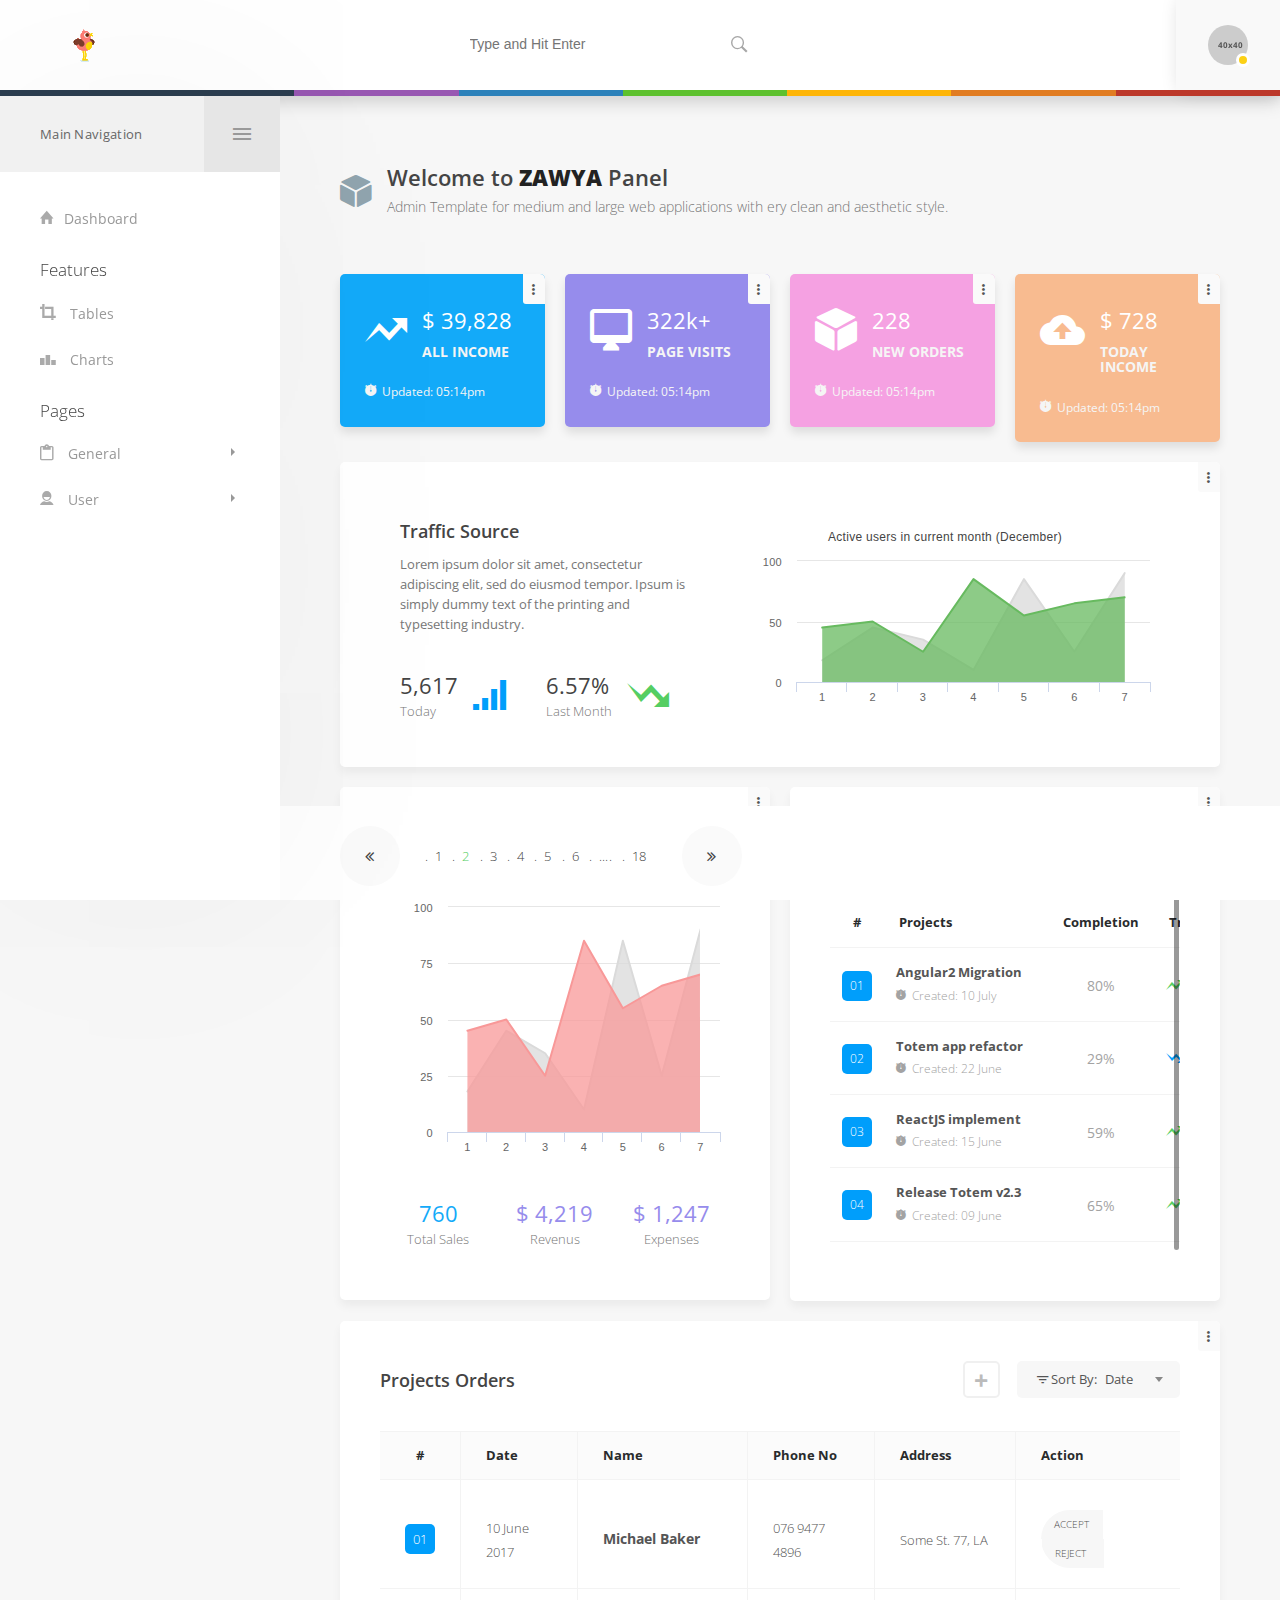
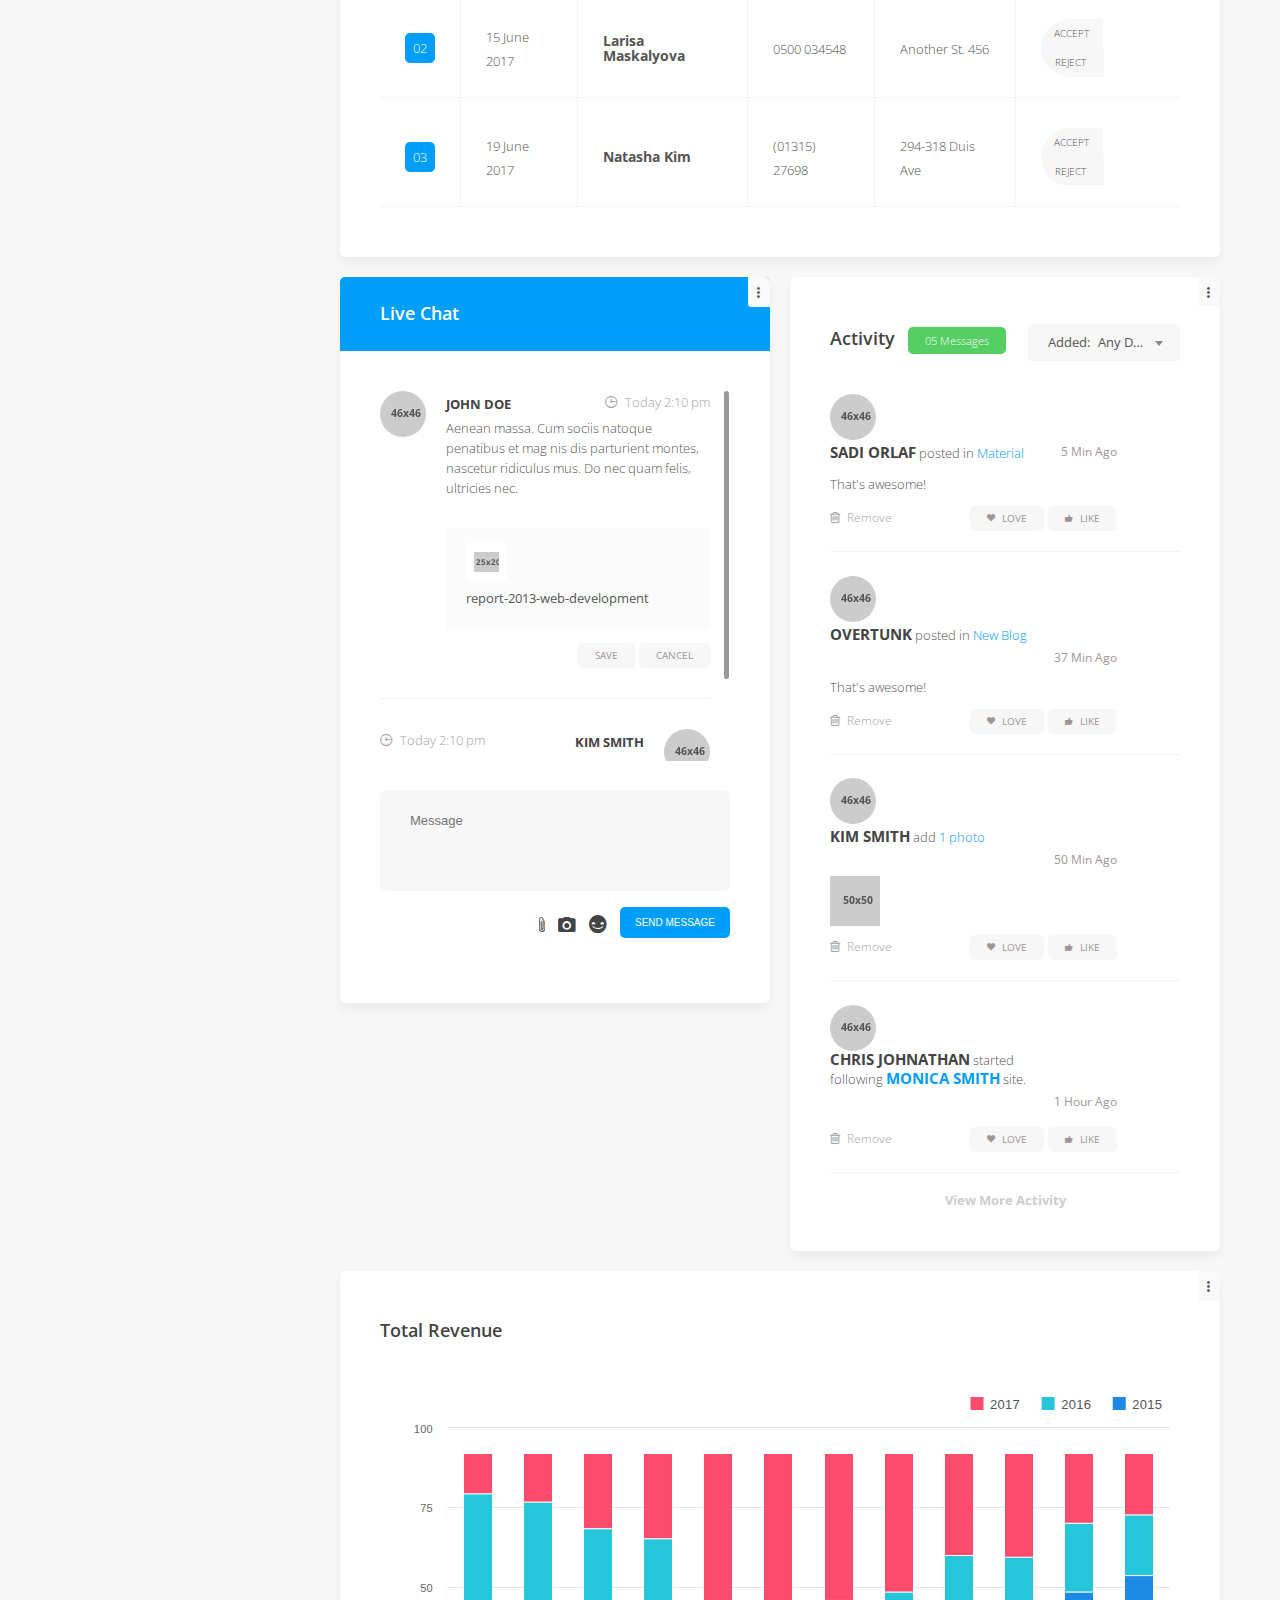
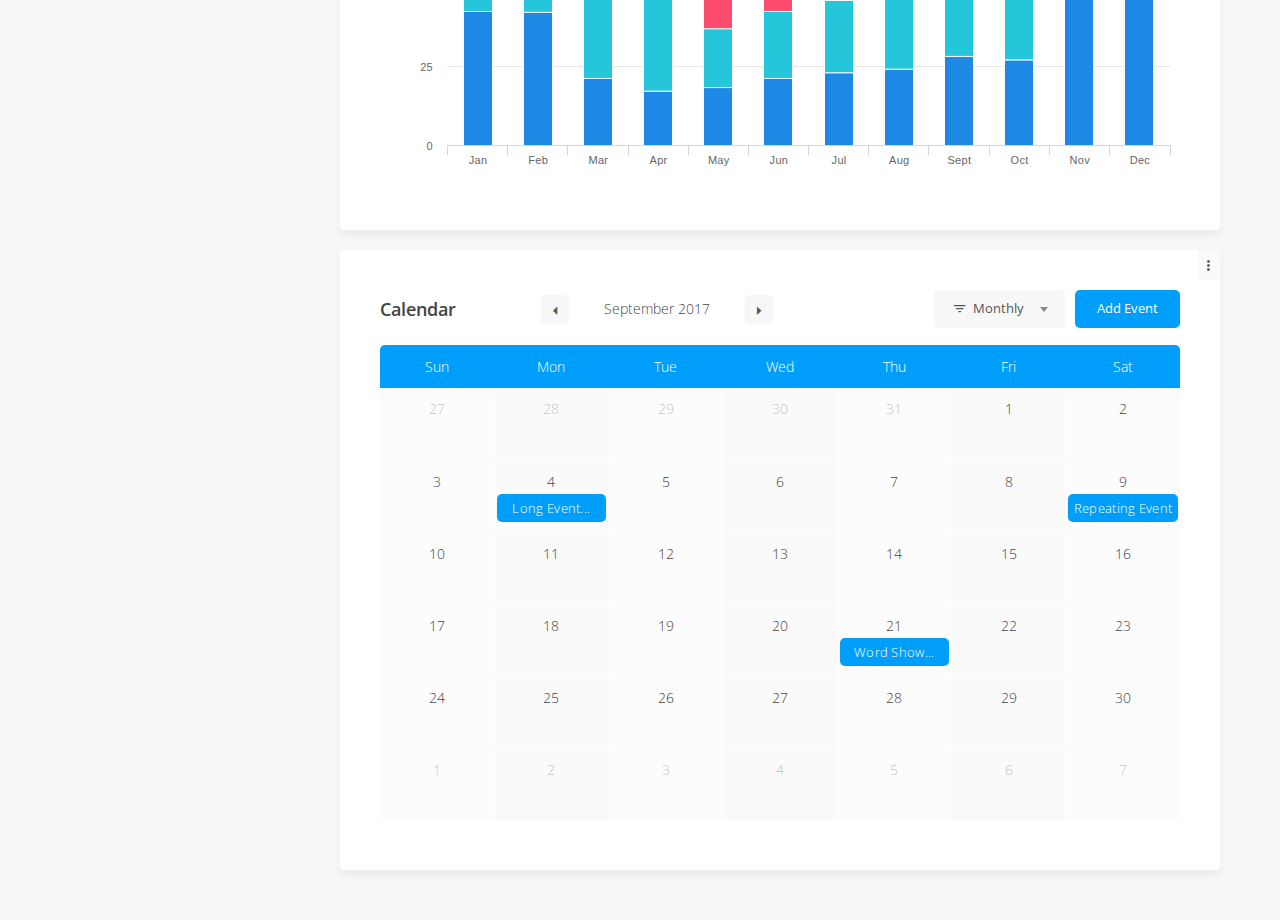
==== commit 6399c44b: "分页" ====
--- a/index.html
+++ b/index.html
@@ -667,7 +667,22 @@
     </div>
 </div><!-- Panel Content -->
 <footer>
-
+    <div class="pgntn-wrp">
+        <div class="pgntn style4">
+            <ul class="pgntn-lst">
+                <li class="prv"><a class="brd-rd50" href="#" title=""><i class="fa fa-angle-double-left"></i></a></li>
+                <li><a href="#" title="">1</a></li>
+                <li><span class="active">2</span></li>
+                <li><a href="#" title="">3</a></li>
+                <li><a href="#" title="">4</a></li>
+                <li><a href="#" title="">5</a></li>
+                <li><a href="#" title="">6</a></li>
+                <li>....</li>
+                <li><a href="#" title="">18</a></li>
+                <li class="nxt"><a class="brd-rd50" href="#" title=""><i class="fa fa-angle-double-right"></i></a></li>
+            </ul>
+        </div>
+    </div>
 </footer>
 
 <!-- Vendor: Javascripts -->
